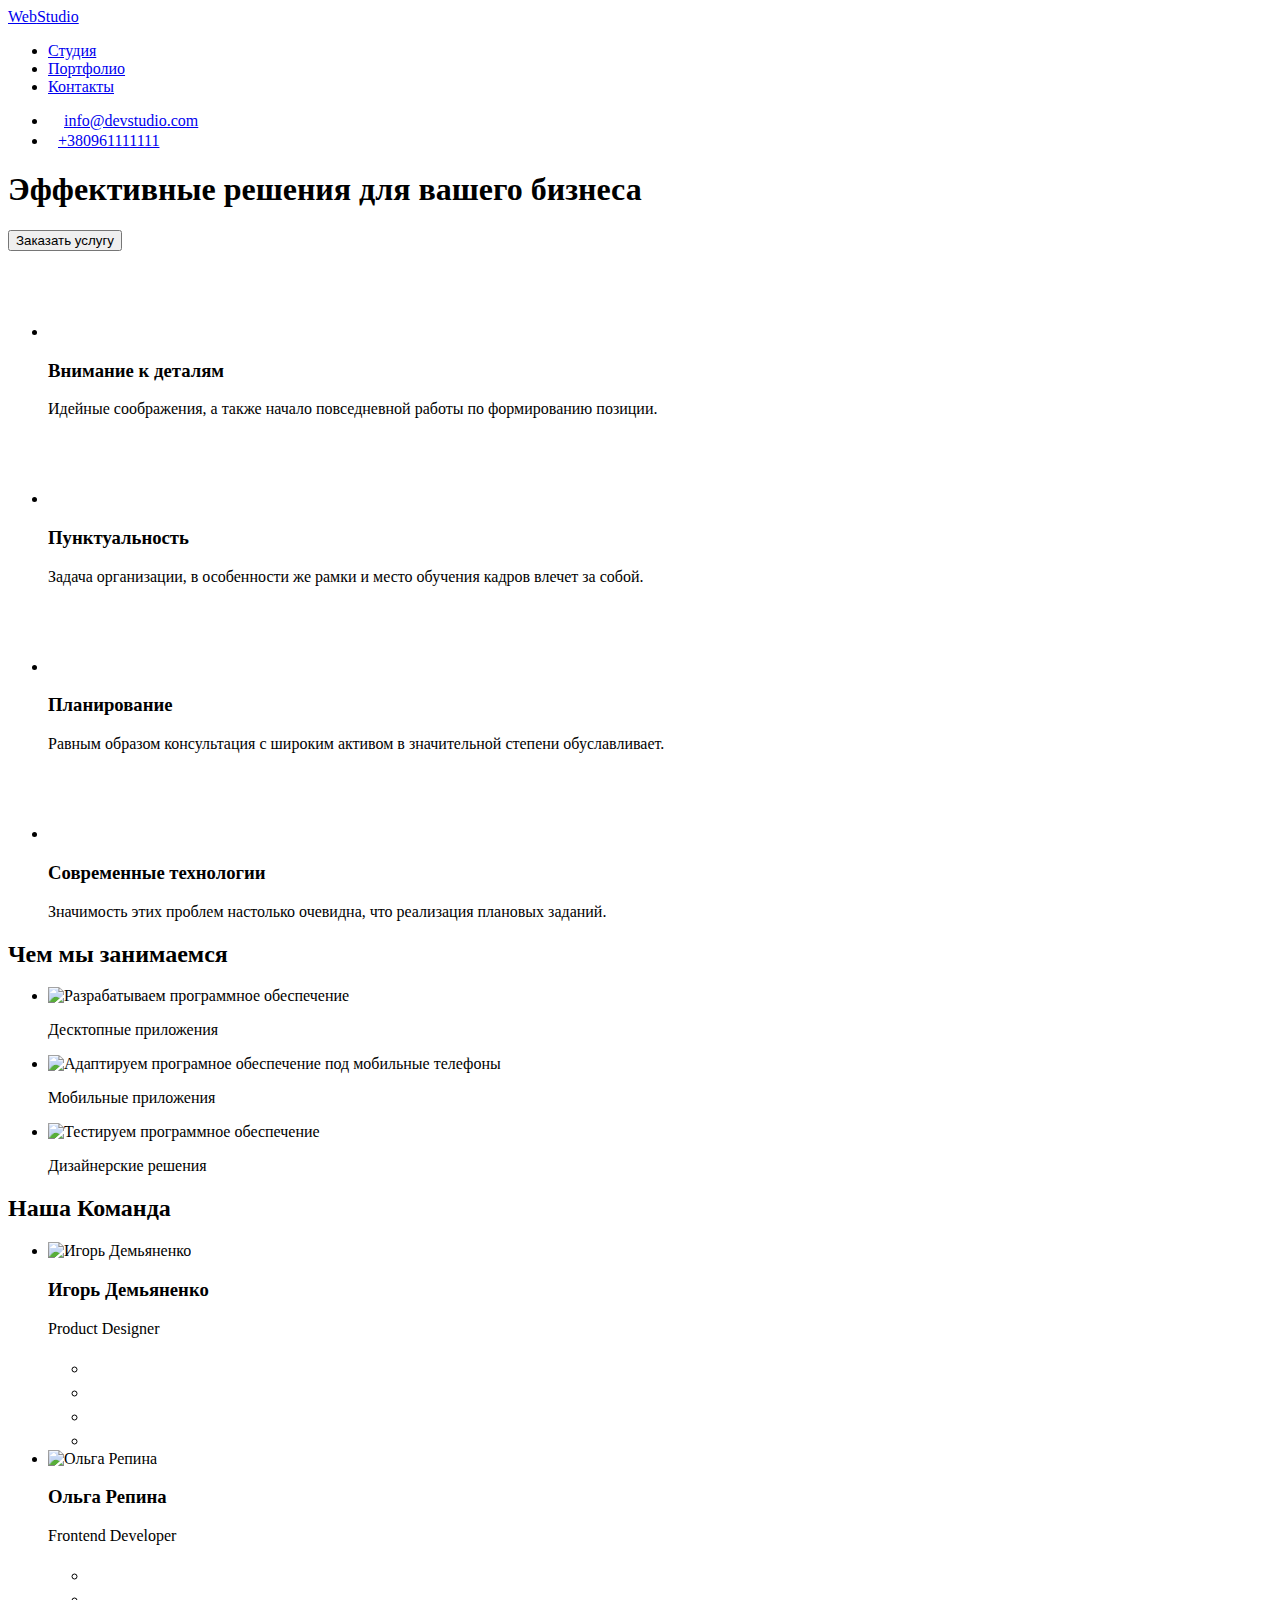
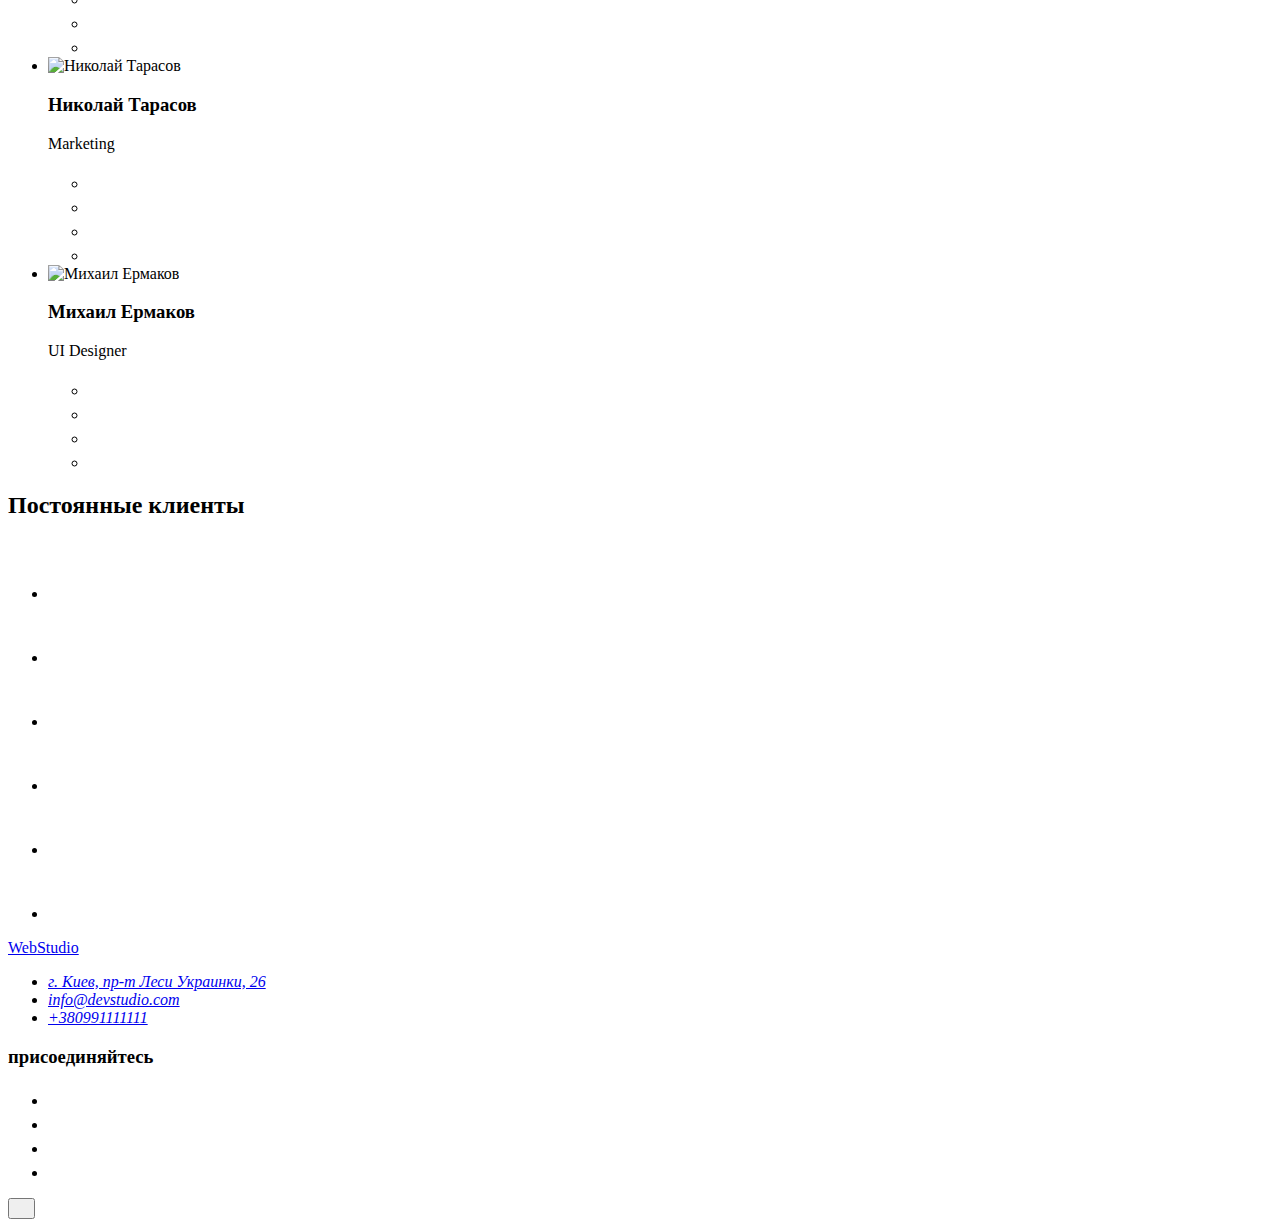
==== index.html @ ccb2d66d "Create index.html" ====
<!DOCTYPE html>
<html lang="ru">

<head>
    <meta charset="UTF-8">
    <meta http-equiv="X-UA-Compatible" content="IE=edge">
    <meta name="viewport" content="width=device-width, initial-scale=1.0">
    <title>Вебстудия полного цикла</title>
    <link rel="preconnect" href="https://fonts.googleapis.com">
    <link rel="preconnect" href="https://fonts.gstatic.com" crossorigin>
    <link rel="preconnect" href="https://fonts.googleapis.com">
    <link rel="preconnect" href="https://fonts.gstatic.com" crossorigin>
    <link
        href="https://fonts.googleapis.com/css2?family=Oleo+Script&family=Raleway:wght@700&family=Roboto:wght@400;500;700;900&display=swap"
        rel="stylesheet">
        <link rel="stylesheet" href="https://cdnjs.cloudflare.com/ajax/libs/modern-normalize/1.1.0/modern-normalize.min.css"
            integrity="sha512-wpPYUAdjBVSE4KJnH1VR1HeZfpl1ub8YT/NKx4PuQ5NmX2tKuGu6U/JRp5y+Y8XG2tV+wKQpNHVUX03MfMFn9Q=="
            crossorigin="anonymous" referrerpolicy="no-referrer" />
            <link rel="stylesheet" href="https://cdnjs.cloudflare.com/ajax/libs/animate.css/4.1.1/animate.min.css" />
    <link rel="stylesheet" href="./css/styles.css">
</head>
<body>
    <!-- ---------------------------------Хэдер----------------------------------------------- -->
    <header class="header">
        <div class="header-container container"> 
                <nav class="header-nav nav-container">
                    <a href="./index.html" lang="en" class="logo logo-header">Web<span>Studio</span></a>
            <ul class="nav-menu list">
                <li class="nav-item"><a class="nav-link link current" href="./index.html">Студия</a></li>
                
                <li class="nav-item"><a class="nav-link link" href="./portfolio.html">Портфолио</a>
                 </li>
                <li class="nav-item"><a class="nav-link link" href="#">Контакты</a></li>
            </ul>
               </nav> 
  <!-- --------------------------------------Контакты-Хэдэр-------------------------------------------              -->
        <ul class="contact-menu header contact-container">

            <li  class="contact-item list"><a class="header-mail link" href="mailto:info@devstudio.com"><svg class="header-icon" width="16" height="12">
                <use href="./Images/sprite-4.svg#icon-mail"></use>
            </svg>info@devstudio.com</a>
            </li>

            <li class="contact-item list"><a class="header-tel link" href="tel:+380961111111"><svg class="header-icon" width="10" height="16">
                <use href="./Images/sprite-4.svg#icon-smartphone"></use>
            </svg>+380961111111</a></li>
        </ul>
        </div>
    </header>

    <!-- --------------------------------------Герой-------------------------------------------------- -->
<main>    

        <section class="hero-section">  
            <div class="hero-container container">
                <h1 class="hero-title">Эффективные решения для вашего бизнеса</h1>
                <button class="hero-btn" data-modal-open type="button">Заказать услугу</button>
            </div>
        </section>
        <!-- --------------------------------------Преимущества--------------------------------------- -->
        <section class="after-hero">
            <div class="after-hero-container container">
            <h2 style="display: none;">Lorem, ipsum dolor sit amet consectetur adipisicing elit. Libero quae ullam
                ratione aperiam
                aliquid distinctio tenetur consequuntur consectetur, beatae illo nam, dolore iure inventore mollitia
                culpa quia iste
                at atque.</h2>
            <ul class="hero-list list">
                <li class="hero-item ">
                    <div class="hero-icon-border">
                    <a href="" class="after-hero-link">
                        <svg class="after-hero-icon list" width="70" height="70">
                            <use href="./Images/sprite-2.svg#icon-antenna"></use>
                        </svg>
                    </a>
                    </div>
                    <h3 class="pre-title">Внимание к деталям</h3>
                    <p class="after-title">Идейные соображения, а также начало повседневной работы по формированию
                        позиции.</p>
                </li>
                <li class="hero-item">
                    <div class="hero-icon-border">
                        <a href="" class="after-hero-link">
                            <svg class="after-hero-icon list" width="70" height="70">
                                <use href="./Images/sprite-2.svg#icon-clock"></use>
                            </svg>
                        </a>
                    </div>
                    <h3 class="pre-title">Пунктуальность</h3>
                    <p class="after-title">Задача организации, в особенности же рамки и место обучения кадров влечет за
                        собой.</p>
                </li>
                <li class="hero-item">
                    <div class="hero-icon-border">
                        <a href="" class="after-hero-link">
                            <svg class="after-hero-icon list" width="70" height="70">
                                <use href="./Images/sprite-2.svg#icon-diagram"></use>
                            </svg>
                        </a>
                    </div>
                    <h3 class="pre-title">Планирование</h3>
                    <p class="after-title">Равным образом консультация с широким активом в значительной степени
                        обуславливает.</p>
                </li>
                <li class="hero-item">
                    <div class="hero-icon-border">
                        <a href="" class="after-hero-link">
                            <svg class="after-hero-icon list" width="70" height="70">
                                <use href="./Images/sprite-2.svg#icon-astronaut"></use>
                            </svg>
                        </a>
                    </div>
                    <h3 class="pre-title">Современные технологии</h3>
                    <p class="after-title">Значимость этих проблем настолько очевидна, что реализация плановых заданий.
                    </p>
                </li>
            </ul>
            </div>
        </section>
<!-- ------------------------------------------Чем мы занимаемся-------------------------------------- -->
        <section class="visually">
            <div class="visually-container container">
            <h2 class="visually-title">Чем мы занимаемся</h2>
            <ul class="gallery-list list">
                <li class="gallery-item">
                    <img class="gallery-link link" src="./Images/stady1.jpg" alt="Разрабатываем программное обеспечение"
                        width="370" height="294">
                        <p class="visually-text">Десктопные приложения</p>
                </li>
                <li class="gallery-item">
                    <img class="gallery-link link" src="./Images/stady2.jpg"
                        alt="Адаптируем програмное обеспечение под мобильные телефоны" width="370" height="294">
                        <p class="visually-text">Мобильные приложения</p>
                </li>
                <li class="gallery-item">
                    <img class="gallery-link link" src="./Images/stady3.jpg" alt="Тестируем программное обеспечение"
                        width="370" height="294">
                        <p class="visually-text">Дизайнерские решения</p>
                </li>
            </ul>
            </div>
        </section>
        <!-- ---------------------------------------Наша команда--------------------------------- -->
        <section class="command">
            <div class="title-command container">
            <h2 class="visually-title">Наша Команда</h2>
            <ul class="command-list list">
                <li class="command-item command-gallery">
                    <img class="command-link link" src="./Images/ihor.jpg" alt="Игорь Демьяненко" width="810"
                        height="780">
                    <h3 class="command-name">Игорь Демьяненко</h3>
                    <p class="command-profession" lang="en">Product Designer</p>
                    <ul class="command-icon social-list">
<li class="social-item list">
    <a href="" class="social-link">
        <svg class="social-icon list" width="20" height="20">
            <use href="./Images/sprite.svg#icon-instagram"></use>
        </svg>
    </a>
</li>
<li class="social-item list">
    <a href="" class="social-link">
        <svg class="social-icon list" width="20" height="20">
            <use href="./Images/sprite.svg#icon-twitter"></use>
        </svg>
    </a>
</li>
<li class="social-item list">
    <a href="" class="social-link">
        <svg class="social-icon list" width="20" height="20">
            <use href="./Images/sprite.svg#icon-facebook"></use>
        </svg>
    </a>
</li>
<li class="social-item list">
    <a href="" class="social-link">
        <svg class="social-icon list" width="20" height="20">
            <use href="./Images/sprite.svg#icon-linkedin"></use>
        </svg>
    </a>
</li>
                    </ul>
                </li>
                <li class="command-item command-gallery">
                    <img class="command-link link" src="./Images/olga.jpg" alt="Ольга Репина" width="810" height="780">
                    <h3 class="command-name">Ольга Репина</h3>
                    <p class="command-profession" lang="en">Frontend Developer</p>
                    <ul class="command-icon social-list">
                        <li class="social-item list">
                            <a href="" class="social-link">
                                <svg class="social-icon list" width="20" height="20">
                                    <use href="./Images/sprite.svg#icon-instagram"></use>
                                </svg>
                            </a>
                        </li>
                        <li class="social-item list">
                            <a href="" class="social-link">
                                <svg class="social-icon list" width="20" height="20">
                                    <use href="./Images/sprite.svg#icon-twitter"></use>
                                </svg>
                            </a>
                        </li>
                        <li class="social-item list">
                            <a href="" class="social-link">
                                <svg class="social-icon list" width="20" height="20">
                                    <use href="./Images/sprite.svg#icon-facebook"></use>
                                </svg>
                            </a>
                        </li>
                        <li class="social-item list">
                            <a href="" class="social-link">
                                <svg class="social-icon list" width="20" height="20">
                                    <use href="./Images/sprite.svg#icon-linkedin"></use>
                                </svg>
                            </a>
                        </li>
                                            </ul>
                </li>
                <li class="command-item command-gallery">
                    <img class="command-link link" src="./Images/nikolay.jpg" alt="Николай Тарасов" width="810"
                        height="780">
                    <h3 class="command-name">Николай Тарасов</h3>
                    <p class="command-profession" lang="en">Marketing</p>
                    <ul class="command-icon social-list">
                        <li class="social-item list">
                            <a href="" class="social-link">
                                <svg class="social-icon list" width="20" height="20">
                                    <use href="./Images/sprite.svg#icon-instagram"></use>
                                </svg>
                            </a>
                        </li>
                        <li class="social-item list">
                            <a href="" class="social-link">
                                <svg class="social-icon list" width="20" height="20">
                                    <use href="./Images/sprite.svg#icon-twitter"></use>
                                </svg>
                            </a>
                        </li>
                        <li class="social-item list">
                            <a href="" class="social-link">
                                <svg class="social-icon list" width="20" height="20">
                                    <use href="./Images/sprite.svg#icon-facebook"></use>
                                </svg>
                            </a>
                        </li>
                        <li class="social-item list">
                            <a href="" class="social-link">
                                <svg class="social-icon list" width="20" height="20">
                                    <use href="./Images/sprite.svg#icon-linkedin"></use>
                                </svg>
                            </a>
                        </li>
                                            </ul>
                </li>
                <li class="command-item command-gallery">
                    <img class="command-link link" src="./Images/mihail.jpg" alt="Михаил Ермаков" width="810"
                        height="780">
                    <h3 class="command-name">Михаил Ермаков</h3>
                    <p class="command-profession" lang="en">UI Designer</p>
                    <ul class="command-icon social-list">
                        <li class="social-item list">
                            <a href="" class="social-link">
                                <svg class="social-icon list" width="20" height="20">
                                    <use href="./Images/sprite.svg#icon-instagram"></use>
                                </svg>
                            </a>
                        </li>
                        <li class="social-item list">
                            <a href="" class="social-link">
                                <svg class="social-icon list" width="20" height="20">
                                    <use href="./Images/sprite.svg#icon-twitter"></use>
                                </svg>
                            </a>
                        </li>
                        <li class="social-item list">
                            <a href="" class="social-link">
                                <svg class="social-icon list" width="20" height="20">
                                    <use href="./Images/sprite.svg#icon-facebook"></use>
                                </svg>
                            </a>
                        </li>
                        <li class="social-item list">
                            <a href="" class="social-link">
                                <svg class="social-icon list" width="20" height="20">
                                    <use href="./Images/sprite.svg#icon-linkedin"></use>
                                </svg>
                            </a>
                        </li>
                    </ul>
                </li>
            </ul>
            </div>
            
        </section>        
            <!-- -----------------------------Наши клиенты-------------------------------------- -->
            <section class="clients container">
                <h2 class="client-title">Постоянные клиенты</h2>
                <ul class="client-list">
                    <li class="client-item list">
                        <a href="" class="client-link">
                            <svg class="client-icon list" width="106" height="60">
                                <use href="./Images/sprite-3.svg#icon-client-1"></use>
                            </svg>
                        </a>
                    </li>
                    <li class="client-item list">
                        <a href="" class="client-link">
                            <svg class="client-icon list" width="106" height="60">
                                <use href="./Images/sprite-3.svg#icon-client-2"></use>
                            </svg>
                        </a>
                    </li>
                    <li class="client-item list">
                        <a href="" class="client-link">
                            <svg class="client-icon list" width="106" height="60">
                                <use href="./Images/sprite-3.svg#icon-client-3"></use>
                            </svg>
                        </a>
                    </li>
                    <li class="client-item list">
                        <a href="" class="client-link">
                            <svg class="client-icon list" width="106" height="60">
                                <use href="./Images/sprite-3.svg#icon-client-4"></use>
                            </svg>
                        </a>
                    </li>
                    <li class="client-item list">
                        <a href="" class="client-link">
                            <svg class="client-icon list" width="106" height="60">
                                <use href="./Images/sprite-3.svg#icon-client-5"></use>
                            </svg>
                        </a>
                    </li>
                    <li class="client-item list">
                        <a href="" class="client-link">
                            <svg class="client-icon list" width="106" height="60">
                                <use href="./Images/sprite-3.svg#icon-client-6"></use>
                            </svg>
                        </a>
                    </li>
                </ul>
                    </section>
        <!-- ----------------------------------Футер---------------------------------------- -->
        <footer class="footer">
            <div class="footer-container container">
                <div class="footer-information">
            <a href="./index.html" lang="en" class="logo logo-footer">Web<span>Studio</span></a>
            <address class="footer-adress">
                <ul class="contact-menu-footer">
                    <li class="footer-map list"><a class="footer-map link" href="https://goo.gl/maps/NYAGvsDjCZXEPNPM7"
                            target="_blank" rel="noopener noreferrer">г. Киев,
                            пр-т Леси Украинки, 26</a></li>
                    <li class="footer-mail list"><a class="footer-mail link"
                            href="mailto:info@devstudio.com">info@devstudio.com</a>
                    </li>
                    <li class="footer-tel list"><a class="footer-tel link" href="tel:+380991111111">+380991111111</a>
                    </li>
                </ul>
            </address>
            </div>
            <div class="footer-social">
            <h3 class="footer-social-text">присоединяйтесь</h3>
            <ul class="footer-icon social-list">
                <li class="social-item list">
                    <a href="" class="social-link-black">
                        <svg class="social-icon-black list" width="20" height="20">
                            <use href="./Images/sprite.svg#icon-instagram"></use>
                        </svg>
                    </a>
                </li>
                <li class="social-item list">
                    <a href="" class="social-link-black">
                        <svg class="social-icon-black list" width="20" height="20">
                            <use href="./Images/sprite.svg#icon-twitter"></use>
                        </svg>
                    </a>
                </li>
                <li class="social-item list">
                    <a href="" class="social-link-black">
                        <svg class="social-icon-black list" width="20" height="20">
                            <use href="./Images/sprite.svg#icon-facebook"></use>
                        </svg>
                    </a>
                </li>
                <li class="social-item list">
                    <a href="" class="social-link-black">
                        <svg class="social-icon-black list" width="20" height="20">
                            <use href="./Images/sprite.svg#icon-linkedin"></use>
                        </svg>
                    </a>
                </li>
            </ul>
            </div>
            </div>
           
        </footer> 
        <div class="backdrop is-hidden" data-modal>
<div class="modal">
    <button type="button" class="modal-btn" data-modal-close>
        <svg class="modal-close-icon" width="11" height="11">
        <use href="./Images/sprite-2.svg#icon-close"></use>
    </svg>
</button>
</div>
        </div>       
    </main>
</body>
<script src="./js/modal.js"></script>
</html>
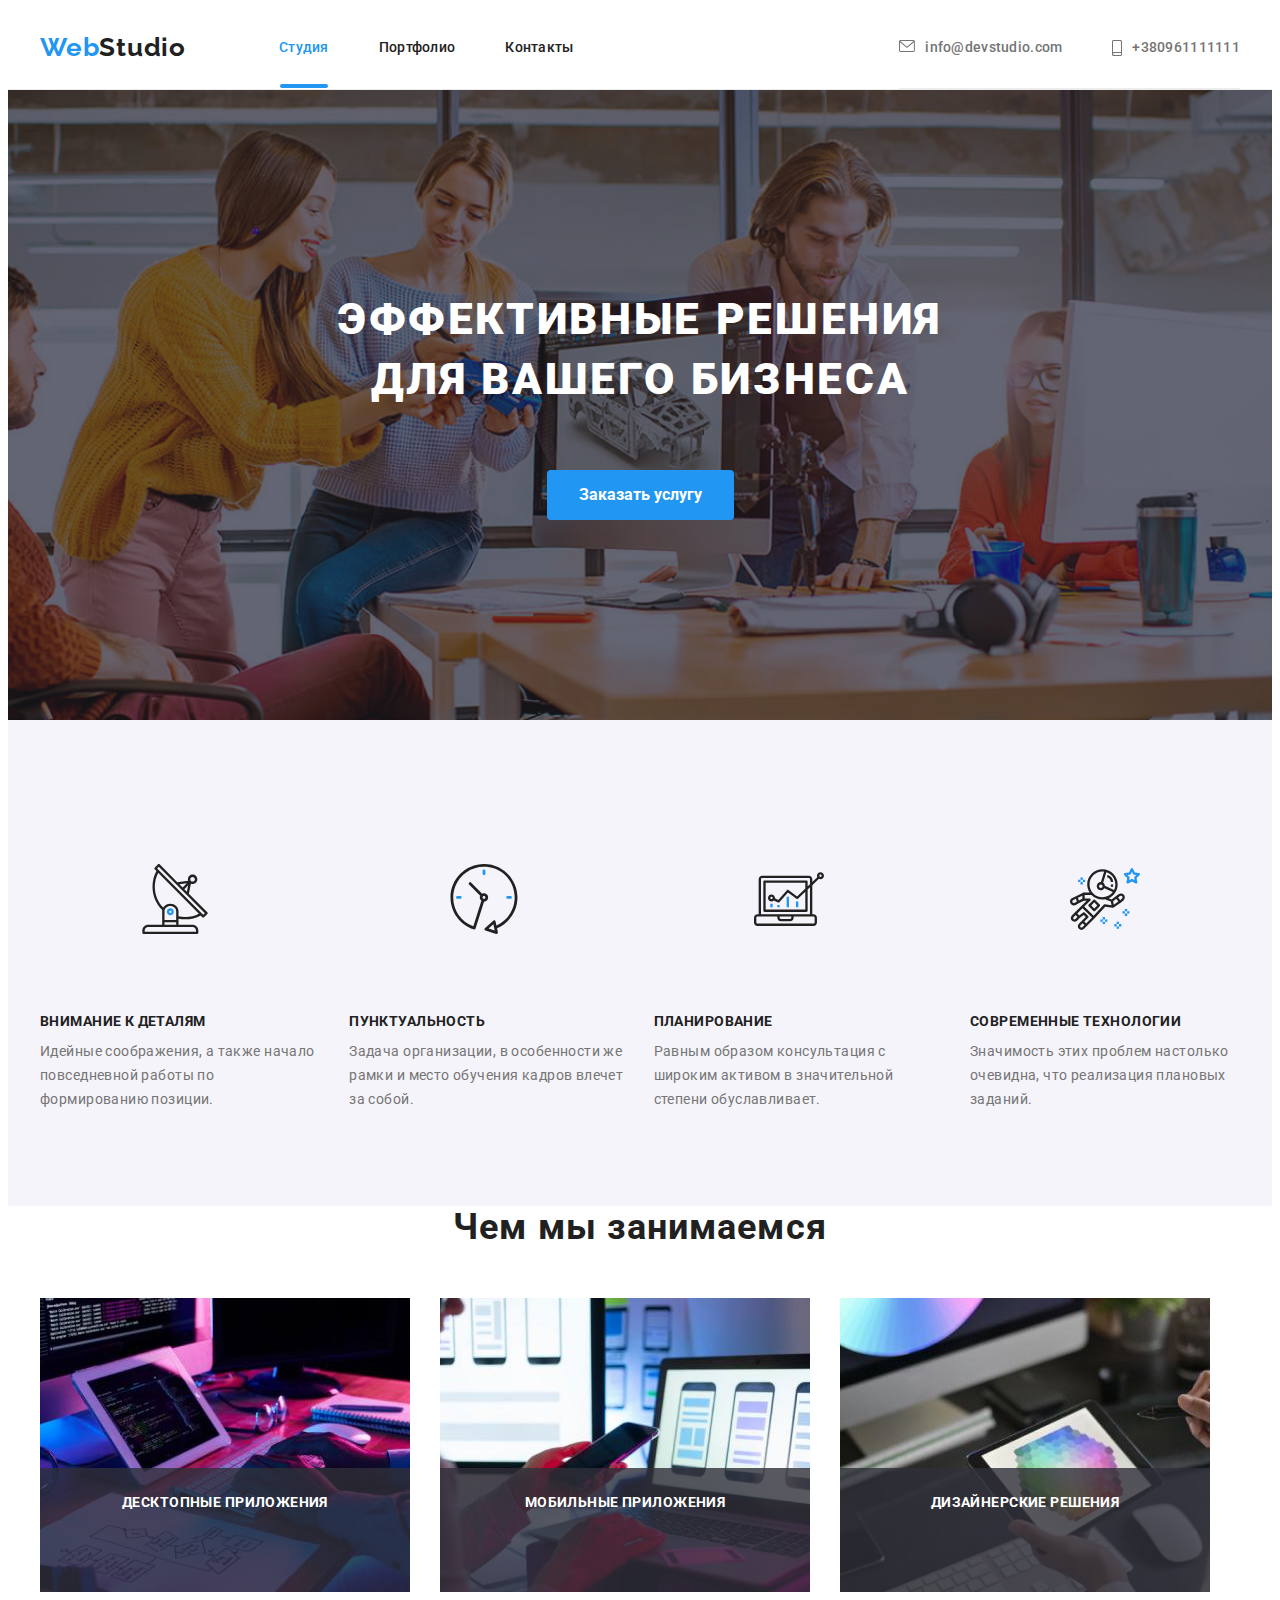
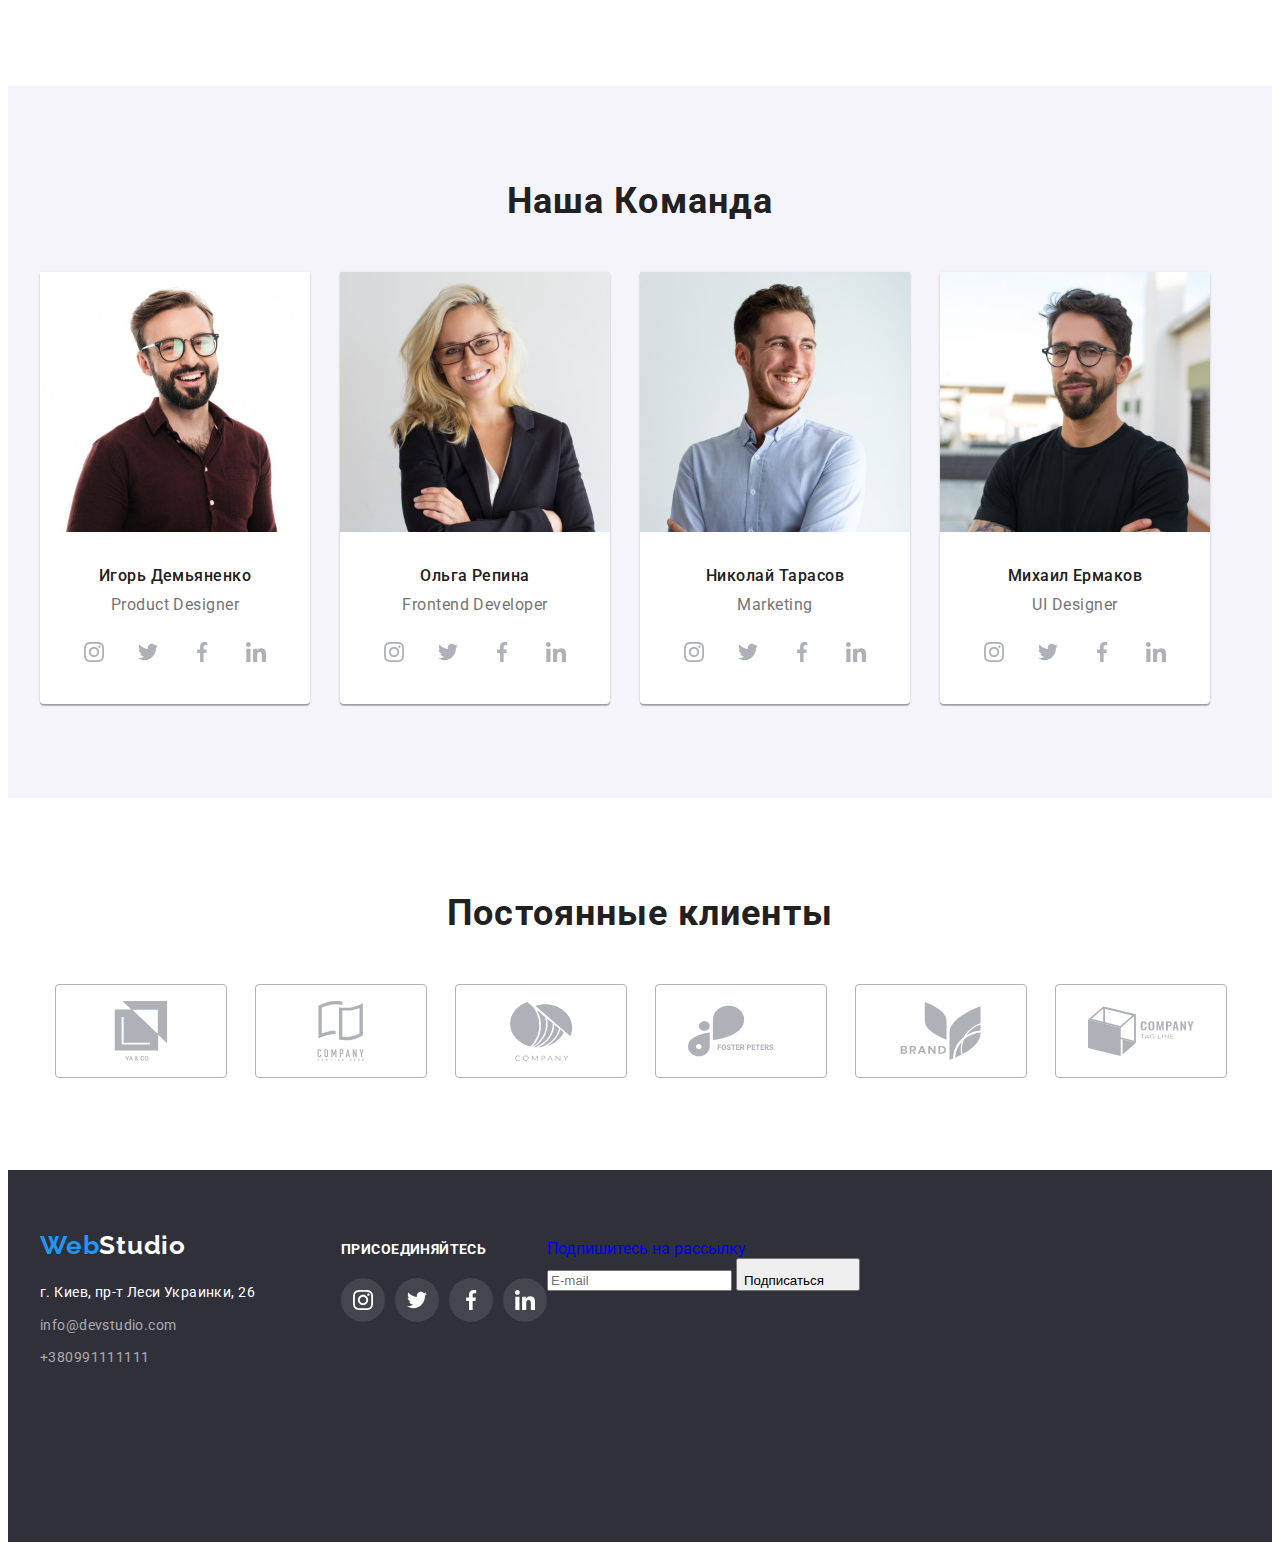
==== commit ea0b3c28: "Update index.html" ====
--- a/index.html
+++ b/index.html
@@ -1,409 +1,554 @@
 <!DOCTYPE html>
 <html lang="ru">
-
-<head>
-    <meta charset="UTF-8">
-    <meta http-equiv="X-UA-Compatible" content="IE=edge">
-    <meta name="viewport" content="width=device-width, initial-scale=1.0">
+  <head>
+    <meta charset="UTF-8" />
+    <meta http-equiv="X-UA-Compatible" content="IE=edge" />
+    <meta name="viewport" content="width=device-width, initial-scale=1.0" />
     <title>Вебстудия полного цикла</title>
-    <link rel="preconnect" href="https://fonts.googleapis.com">
-    <link rel="preconnect" href="https://fonts.gstatic.com" crossorigin>
-    <link rel="preconnect" href="https://fonts.googleapis.com">
-    <link rel="preconnect" href="https://fonts.gstatic.com" crossorigin>
+    <link rel="preconnect" href="https://fonts.googleapis.com" />
+    <link rel="preconnect" href="https://fonts.gstatic.com" crossorigin />
+    <link rel="preconnect" href="https://fonts.googleapis.com" />
+    <link rel="preconnect" href="https://fonts.gstatic.com" crossorigin />
     <link
-        href="https://fonts.googleapis.com/css2?family=Oleo+Script&family=Raleway:wght@700&family=Roboto:wght@400;500;700;900&display=swap"
-        rel="stylesheet">
-        <link rel="stylesheet" href="https://cdnjs.cloudflare.com/ajax/libs/modern-normalize/1.1.0/modern-normalize.min.css"
-            integrity="sha512-wpPYUAdjBVSE4KJnH1VR1HeZfpl1ub8YT/NKx4PuQ5NmX2tKuGu6U/JRp5y+Y8XG2tV+wKQpNHVUX03MfMFn9Q=="
-            crossorigin="anonymous" referrerpolicy="no-referrer" />
-            <link rel="stylesheet" href="https://cdnjs.cloudflare.com/ajax/libs/animate.css/4.1.1/animate.min.css" />
-    <link rel="stylesheet" href="./css/styles.css">
-</head>
-<body>
+      href="https://fonts.googleapis.com/css2?family=Oleo+Script&family=Raleway:wght@700&family=Roboto:wght@400;500;700;900&display=swap"
+      rel="stylesheet"
+    />
+    <link
+      rel="stylesheet"
+      href="https://cdnjs.cloudflare.com/ajax/libs/modern-normalize/1.1.0/modern-normalize.min.css"
+      integrity="sha512-wpPYUAdjBVSE4KJnH1VR1HeZfpl1ub8YT/NKx4PuQ5NmX2tKuGu6U/JRp5y+Y8XG2tV+wKQpNHVUX03MfMFn9Q=="
+      crossorigin="anonymous"
+      referrerpolicy="no-referrer"
+    />
+    <link
+      rel="stylesheet"
+      href="https://cdnjs.cloudflare.com/ajax/libs/animate.css/4.1.1/animate.min.css"
+    />
+    <link rel="stylesheet" href="./css/styles.css" />
+  </head>
+
+  <body>
     <!-- ---------------------------------Хэдер----------------------------------------------- -->
     <header class="header">
-        <div class="header-container container"> 
-                <nav class="header-nav nav-container">
-                    <a href="./index.html" lang="en" class="logo logo-header">Web<span>Studio</span></a>
-            <ul class="nav-menu list">
-                <li class="nav-item"><a class="nav-link link current" href="./index.html">Студия</a></li>
-                
-                <li class="nav-item"><a class="nav-link link" href="./portfolio.html">Портфолио</a>
-                 </li>
-                <li class="nav-item"><a class="nav-link link" href="#">Контакты</a></li>
-            </ul>
-               </nav> 
-  <!-- --------------------------------------Контакты-Хэдэр-------------------------------------------              -->
+      <div class="header-container container">
+        <nav class="header-nav nav-container">
+          <a href="./index.html" lang="en" class="logo logo-header">Web<span>Studio</span></a>
+          <ul class="nav-menu list">
+            <li class="nav-item">
+              <a class="nav-link link current" href="./index.html">Студия</a>
+            </li>
+
+            <li class="nav-item"><a class="nav-link link" href="./portfolio.html">Портфолио</a></li>
+            <li class="nav-item"><a class="nav-link link" href="#">Контакты</a></li>
+          </ul>
+        </nav>
+        <!-- --------------------------------------Контакты-Хэдэр-------------------------------------------              -->
         <ul class="contact-menu header contact-container">
-
-            <li  class="contact-item list"><a class="header-mail link" href="mailto:info@devstudio.com"><svg class="header-icon" width="16" height="12">
-                <use href="./Images/sprite-4.svg#icon-mail"></use>
-            </svg>info@devstudio.com</a>
-            </li>
-
-            <li class="contact-item list"><a class="header-tel link" href="tel:+380961111111"><svg class="header-icon" width="10" height="16">
-                <use href="./Images/sprite-4.svg#icon-smartphone"></use>
-            </svg>+380961111111</a></li>
+          <li class="contact-item list">
+            <a class="header-mail link" href="mailto:info@devstudio.com"
+              ><svg class="header-icon" width="16" height="12">
+                <use href="./Images/sprite-4.svg#icon-mail"></use></svg
+              >info@devstudio.com</a
+            >
+          </li>
+
+          <li class="contact-item list">
+            <a class="header-tel link" href="tel:+380961111111"
+              ><svg class="header-icon" width="10" height="16">
+                <use href="./Images/sprite-4.svg#icon-smartphone"></use></svg
+              >+380961111111</a
+            >
+          </li>
         </ul>
+      </div>
+    </header>
+
+    <!-- --------------------------------------Герой-------------------------------------------------- -->
+    <main>
+      <section class="hero-section">
+        <div class="hero-container container">
+          <h1 class="hero-title">Эффективные решения для вашего бизнеса</h1>
+          <button class="hero-btn" data-modal-open type="button">Заказать услугу</button>
         </div>
-    </header>
-
-    <!-- --------------------------------------Герой-------------------------------------------------- -->
-<main>    
-
-        <section class="hero-section">  
-            <div class="hero-container container">
-                <h1 class="hero-title">Эффективные решения для вашего бизнеса</h1>
-                <button class="hero-btn" data-modal-open type="button">Заказать услугу</button>
-            </div>
-        </section>
-        <!-- --------------------------------------Преимущества--------------------------------------- -->
-        <section class="after-hero">
-            <div class="after-hero-container container">
-            <h2 style="display: none;">Lorem, ipsum dolor sit amet consectetur adipisicing elit. Libero quae ullam
-                ratione aperiam
-                aliquid distinctio tenetur consequuntur consectetur, beatae illo nam, dolore iure inventore mollitia
-                culpa quia iste
-                at atque.</h2>
-            <ul class="hero-list list">
-                <li class="hero-item ">
-                    <div class="hero-icon-border">
-                    <a href="" class="after-hero-link">
-                        <svg class="after-hero-icon list" width="70" height="70">
-                            <use href="./Images/sprite-2.svg#icon-antenna"></use>
-                        </svg>
-                    </a>
-                    </div>
-                    <h3 class="pre-title">Внимание к деталям</h3>
-                    <p class="after-title">Идейные соображения, а также начало повседневной работы по формированию
-                        позиции.</p>
-                </li>
-                <li class="hero-item">
-                    <div class="hero-icon-border">
-                        <a href="" class="after-hero-link">
-                            <svg class="after-hero-icon list" width="70" height="70">
-                                <use href="./Images/sprite-2.svg#icon-clock"></use>
-                            </svg>
-                        </a>
-                    </div>
-                    <h3 class="pre-title">Пунктуальность</h3>
-                    <p class="after-title">Задача организации, в особенности же рамки и место обучения кадров влечет за
-                        собой.</p>
-                </li>
-                <li class="hero-item">
-                    <div class="hero-icon-border">
-                        <a href="" class="after-hero-link">
-                            <svg class="after-hero-icon list" width="70" height="70">
-                                <use href="./Images/sprite-2.svg#icon-diagram"></use>
-                            </svg>
-                        </a>
-                    </div>
-                    <h3 class="pre-title">Планирование</h3>
-                    <p class="after-title">Равным образом консультация с широким активом в значительной степени
-                        обуславливает.</p>
-                </li>
-                <li class="hero-item">
-                    <div class="hero-icon-border">
-                        <a href="" class="after-hero-link">
-                            <svg class="after-hero-icon list" width="70" height="70">
-                                <use href="./Images/sprite-2.svg#icon-astronaut"></use>
-                            </svg>
-                        </a>
-                    </div>
-                    <h3 class="pre-title">Современные технологии</h3>
-                    <p class="after-title">Значимость этих проблем настолько очевидна, что реализация плановых заданий.
-                    </p>
-                </li>
-            </ul>
-            </div>
-        </section>
-<!-- ------------------------------------------Чем мы занимаемся-------------------------------------- -->
-        <section class="visually">
-            <div class="visually-container container">
-            <h2 class="visually-title">Чем мы занимаемся</h2>
-            <ul class="gallery-list list">
-                <li class="gallery-item">
-                    <img class="gallery-link link" src="./Images/stady1.jpg" alt="Разрабатываем программное обеспечение"
-                        width="370" height="294">
-                        <p class="visually-text">Десктопные приложения</p>
-                </li>
-                <li class="gallery-item">
-                    <img class="gallery-link link" src="./Images/stady2.jpg"
-                        alt="Адаптируем програмное обеспечение под мобильные телефоны" width="370" height="294">
-                        <p class="visually-text">Мобильные приложения</p>
-                </li>
-                <li class="gallery-item">
-                    <img class="gallery-link link" src="./Images/stady3.jpg" alt="Тестируем программное обеспечение"
-                        width="370" height="294">
-                        <p class="visually-text">Дизайнерские решения</p>
-                </li>
-            </ul>
-            </div>
-        </section>
-        <!-- ---------------------------------------Наша команда--------------------------------- -->
-        <section class="command">
-            <div class="title-command container">
-            <h2 class="visually-title">Наша Команда</h2>
-            <ul class="command-list list">
-                <li class="command-item command-gallery">
-                    <img class="command-link link" src="./Images/ihor.jpg" alt="Игорь Демьяненко" width="810"
-                        height="780">
-                    <h3 class="command-name">Игорь Демьяненко</h3>
-                    <p class="command-profession" lang="en">Product Designer</p>
-                    <ul class="command-icon social-list">
-<li class="social-item list">
-    <a href="" class="social-link">
-        <svg class="social-icon list" width="20" height="20">
-            <use href="./Images/sprite.svg#icon-instagram"></use>
-        </svg>
-    </a>
-</li>
-<li class="social-item list">
-    <a href="" class="social-link">
-        <svg class="social-icon list" width="20" height="20">
-            <use href="./Images/sprite.svg#icon-twitter"></use>
-        </svg>
-    </a>
-</li>
-<li class="social-item list">
-    <a href="" class="social-link">
-        <svg class="social-icon list" width="20" height="20">
-            <use href="./Images/sprite.svg#icon-facebook"></use>
-        </svg>
-    </a>
-</li>
-<li class="social-item list">
-    <a href="" class="social-link">
-        <svg class="social-icon list" width="20" height="20">
-            <use href="./Images/sprite.svg#icon-linkedin"></use>
-        </svg>
-    </a>
-</li>
-                    </ul>
-                </li>
-                <li class="command-item command-gallery">
-                    <img class="command-link link" src="./Images/olga.jpg" alt="Ольга Репина" width="810" height="780">
-                    <h3 class="command-name">Ольга Репина</h3>
-                    <p class="command-profession" lang="en">Frontend Developer</p>
-                    <ul class="command-icon social-list">
-                        <li class="social-item list">
-                            <a href="" class="social-link">
-                                <svg class="social-icon list" width="20" height="20">
-                                    <use href="./Images/sprite.svg#icon-instagram"></use>
-                                </svg>
-                            </a>
-                        </li>
-                        <li class="social-item list">
-                            <a href="" class="social-link">
-                                <svg class="social-icon list" width="20" height="20">
-                                    <use href="./Images/sprite.svg#icon-twitter"></use>
-                                </svg>
-                            </a>
-                        </li>
-                        <li class="social-item list">
-                            <a href="" class="social-link">
-                                <svg class="social-icon list" width="20" height="20">
-                                    <use href="./Images/sprite.svg#icon-facebook"></use>
-                                </svg>
-                            </a>
-                        </li>
-                        <li class="social-item list">
-                            <a href="" class="social-link">
-                                <svg class="social-icon list" width="20" height="20">
-                                    <use href="./Images/sprite.svg#icon-linkedin"></use>
-                                </svg>
-                            </a>
-                        </li>
-                                            </ul>
-                </li>
-                <li class="command-item command-gallery">
-                    <img class="command-link link" src="./Images/nikolay.jpg" alt="Николай Тарасов" width="810"
-                        height="780">
-                    <h3 class="command-name">Николай Тарасов</h3>
-                    <p class="command-profession" lang="en">Marketing</p>
-                    <ul class="command-icon social-list">
-                        <li class="social-item list">
-                            <a href="" class="social-link">
-                                <svg class="social-icon list" width="20" height="20">
-                                    <use href="./Images/sprite.svg#icon-instagram"></use>
-                                </svg>
-                            </a>
-                        </li>
-                        <li class="social-item list">
-                            <a href="" class="social-link">
-                                <svg class="social-icon list" width="20" height="20">
-                                    <use href="./Images/sprite.svg#icon-twitter"></use>
-                                </svg>
-                            </a>
-                        </li>
-                        <li class="social-item list">
-                            <a href="" class="social-link">
-                                <svg class="social-icon list" width="20" height="20">
-                                    <use href="./Images/sprite.svg#icon-facebook"></use>
-                                </svg>
-                            </a>
-                        </li>
-                        <li class="social-item list">
-                            <a href="" class="social-link">
-                                <svg class="social-icon list" width="20" height="20">
-                                    <use href="./Images/sprite.svg#icon-linkedin"></use>
-                                </svg>
-                            </a>
-                        </li>
-                                            </ul>
-                </li>
-                <li class="command-item command-gallery">
-                    <img class="command-link link" src="./Images/mihail.jpg" alt="Михаил Ермаков" width="810"
-                        height="780">
-                    <h3 class="command-name">Михаил Ермаков</h3>
-                    <p class="command-profession" lang="en">UI Designer</p>
-                    <ul class="command-icon social-list">
-                        <li class="social-item list">
-                            <a href="" class="social-link">
-                                <svg class="social-icon list" width="20" height="20">
-                                    <use href="./Images/sprite.svg#icon-instagram"></use>
-                                </svg>
-                            </a>
-                        </li>
-                        <li class="social-item list">
-                            <a href="" class="social-link">
-                                <svg class="social-icon list" width="20" height="20">
-                                    <use href="./Images/sprite.svg#icon-twitter"></use>
-                                </svg>
-                            </a>
-                        </li>
-                        <li class="social-item list">
-                            <a href="" class="social-link">
-                                <svg class="social-icon list" width="20" height="20">
-                                    <use href="./Images/sprite.svg#icon-facebook"></use>
-                                </svg>
-                            </a>
-                        </li>
-                        <li class="social-item list">
-                            <a href="" class="social-link">
-                                <svg class="social-icon list" width="20" height="20">
-                                    <use href="./Images/sprite.svg#icon-linkedin"></use>
-                                </svg>
-                            </a>
-                        </li>
-                    </ul>
-                </li>
-            </ul>
-            </div>
-            
-        </section>        
-            <!-- -----------------------------Наши клиенты-------------------------------------- -->
-            <section class="clients container">
-                <h2 class="client-title">Постоянные клиенты</h2>
-                <ul class="client-list">
-                    <li class="client-item list">
-                        <a href="" class="client-link">
-                            <svg class="client-icon list" width="106" height="60">
-                                <use href="./Images/sprite-3.svg#icon-client-1"></use>
-                            </svg>
-                        </a>
-                    </li>
-                    <li class="client-item list">
-                        <a href="" class="client-link">
-                            <svg class="client-icon list" width="106" height="60">
-                                <use href="./Images/sprite-3.svg#icon-client-2"></use>
-                            </svg>
-                        </a>
-                    </li>
-                    <li class="client-item list">
-                        <a href="" class="client-link">
-                            <svg class="client-icon list" width="106" height="60">
-                                <use href="./Images/sprite-3.svg#icon-client-3"></use>
-                            </svg>
-                        </a>
-                    </li>
-                    <li class="client-item list">
-                        <a href="" class="client-link">
-                            <svg class="client-icon list" width="106" height="60">
-                                <use href="./Images/sprite-3.svg#icon-client-4"></use>
-                            </svg>
-                        </a>
-                    </li>
-                    <li class="client-item list">
-                        <a href="" class="client-link">
-                            <svg class="client-icon list" width="106" height="60">
-                                <use href="./Images/sprite-3.svg#icon-client-5"></use>
-                            </svg>
-                        </a>
-                    </li>
-                    <li class="client-item list">
-                        <a href="" class="client-link">
-                            <svg class="client-icon list" width="106" height="60">
-                                <use href="./Images/sprite-3.svg#icon-client-6"></use>
-                            </svg>
-                        </a>
-                    </li>
-                </ul>
-                    </section>
-        <!-- ----------------------------------Футер---------------------------------------- -->
-        <footer class="footer">
-            <div class="footer-container container">
-                <div class="footer-information">
+      </section>
+      <!-- --------------------------------------Преимущества--------------------------------------- -->
+      <section class="after-hero">
+        <div class="after-hero-container container">
+          <h2 style="display: none">
+            Lorem, ipsum dolor sit amet consectetur adipisicing elit. Libero quae ullam ratione
+            aperiam aliquid distinctio tenetur consequuntur consectetur, beatae illo nam, dolore
+            iure inventore mollitia culpa quia iste at atque.
+          </h2>
+          <ul class="hero-list list">
+            <li class="hero-item">
+              <div class="hero-icon-border">
+                <a href="" class="after-hero-link">
+                  <svg class="after-hero-icon list" width="70" height="70">
+                    <use href="./Images/sprite-2.svg#icon-antenna"></use>
+                  </svg>
+                </a>
+              </div>
+              <h3 class="pre-title">Внимание к деталям</h3>
+              <p class="after-title">
+                Идейные соображения, а также начало повседневной работы по формированию позиции.
+              </p>
+            </li>
+            <li class="hero-item">
+              <div class="hero-icon-border">
+                <a href="" class="after-hero-link">
+                  <svg class="after-hero-icon list" width="70" height="70">
+                    <use href="./Images/sprite-2.svg#icon-clock"></use>
+                  </svg>
+                </a>
+              </div>
+              <h3 class="pre-title">Пунктуальность</h3>
+              <p class="after-title">
+                Задача организации, в особенности же рамки и место обучения кадров влечет за собой.
+              </p>
+            </li>
+            <li class="hero-item">
+              <div class="hero-icon-border">
+                <a href="" class="after-hero-link">
+                  <svg class="after-hero-icon list" width="70" height="70">
+                    <use href="./Images/sprite-2.svg#icon-diagram"></use>
+                  </svg>
+                </a>
+              </div>
+              <h3 class="pre-title">Планирование</h3>
+              <p class="after-title">
+                Равным образом консультация с широким активом в значительной степени обуславливает.
+              </p>
+            </li>
+            <li class="hero-item">
+              <div class="hero-icon-border">
+                <a href="" class="after-hero-link">
+                  <svg class="after-hero-icon list" width="70" height="70">
+                    <use href="./Images/sprite-2.svg#icon-astronaut"></use>
+                  </svg>
+                </a>
+              </div>
+              <h3 class="pre-title">Современные технологии</h3>
+              <p class="after-title">
+                Значимость этих проблем настолько очевидна, что реализация плановых заданий.
+              </p>
+            </li>
+          </ul>
+        </div>
+      </section>
+      <!-- ------------------------------------------Чем мы занимаемся-------------------------------------- -->
+      <section class="visually">
+        <div class="visually-container container">
+          <h2 class="visually-title">Чем мы занимаемся</h2>
+          <ul class="gallery-list list">
+            <li class="gallery-item">
+              <img
+                class="gallery-link link"
+                src="./Images/stady1.jpg"
+                alt="Разрабатываем программное обеспечение"
+                width="370"
+                height="294"
+              />
+              <p class="visually-text">Десктопные приложения</p>
+            </li>
+            <li class="gallery-item">
+              <img
+                class="gallery-link link"
+                src="./Images/stady2.jpg"
+                alt="Адаптируем програмное обеспечение под мобильные телефоны"
+                width="370"
+                height="294"
+              />
+              <p class="visually-text">Мобильные приложения</p>
+            </li>
+            <li class="gallery-item">
+              <img
+                class="gallery-link link"
+                src="./Images/stady3.jpg"
+                alt="Тестируем программное обеспечение"
+                width="370"
+                height="294"
+              />
+              <p class="visually-text">Дизайнерские решения</p>
+            </li>
+          </ul>
+        </div>
+      </section>
+      <!-- ---------------------------------------Наша команда--------------------------------- -->
+      <section class="command">
+        <div class="title-command container">
+          <h2 class="visually-title">Наша Команда</h2>
+          <ul class="command-list list">
+            <li class="command-item command-gallery">
+              <img
+                class="command-link link"
+                src="./Images/ihor.jpg"
+                alt="Игорь Демьяненко"
+                width="810"
+                height="780"
+              />
+              <h3 class="command-name">Игорь Демьяненко</h3>
+              <p class="command-profession" lang="en">Product Designer</p>
+              <ul class="command-icon social-list">
+                <li class="social-item list">
+                  <a href="" class="social-link">
+                    <svg class="social-icon list" width="20" height="20">
+                      <use href="./Images/sprite.svg#icon-instagram"></use>
+                    </svg>
+                  </a>
+                </li>
+                <li class="social-item list">
+                  <a href="" class="social-link">
+                    <svg class="social-icon list" width="20" height="20">
+                      <use href="./Images/sprite.svg#icon-twitter"></use>
+                    </svg>
+                  </a>
+                </li>
+                <li class="social-item list">
+                  <a href="" class="social-link">
+                    <svg class="social-icon list" width="20" height="20">
+                      <use href="./Images/sprite.svg#icon-facebook"></use>
+                    </svg>
+                  </a>
+                </li>
+                <li class="social-item list">
+                  <a href="" class="social-link">
+                    <svg class="social-icon list" width="20" height="20">
+                      <use href="./Images/sprite.svg#icon-linkedin"></use>
+                    </svg>
+                  </a>
+                </li>
+              </ul>
+            </li>
+            <li class="command-item command-gallery">
+              <img
+                class="command-link link"
+                src="./Images/olga.jpg"
+                alt="Ольга Репина"
+                width="810"
+                height="780"
+              />
+              <h3 class="command-name">Ольга Репина</h3>
+              <p class="command-profession" lang="en">Frontend Developer</p>
+              <ul class="command-icon social-list">
+                <li class="social-item list">
+                  <a href="" class="social-link">
+                    <svg class="social-icon list" width="20" height="20">
+                      <use href="./Images/sprite.svg#icon-instagram"></use>
+                    </svg>
+                  </a>
+                </li>
+                <li class="social-item list">
+                  <a href="" class="social-link">
+                    <svg class="social-icon list" width="20" height="20">
+                      <use href="./Images/sprite.svg#icon-twitter"></use>
+                    </svg>
+                  </a>
+                </li>
+                <li class="social-item list">
+                  <a href="" class="social-link">
+                    <svg class="social-icon list" width="20" height="20">
+                      <use href="./Images/sprite.svg#icon-facebook"></use>
+                    </svg>
+                  </a>
+                </li>
+                <li class="social-item list">
+                  <a href="" class="social-link">
+                    <svg class="social-icon list" width="20" height="20">
+                      <use href="./Images/sprite.svg#icon-linkedin"></use>
+                    </svg>
+                  </a>
+                </li>
+              </ul>
+            </li>
+            <li class="command-item command-gallery">
+              <img
+                class="command-link link"
+                src="./Images/nikolay.jpg"
+                alt="Николай Тарасов"
+                width="810"
+                height="780"
+              />
+              <h3 class="command-name">Николай Тарасов</h3>
+              <p class="command-profession" lang="en">Marketing</p>
+              <ul class="command-icon social-list">
+                <li class="social-item list">
+                  <a href="" class="social-link">
+                    <svg class="social-icon list" width="20" height="20">
+                      <use href="./Images/sprite.svg#icon-instagram"></use>
+                    </svg>
+                  </a>
+                </li>
+                <li class="social-item list">
+                  <a href="" class="social-link">
+                    <svg class="social-icon list" width="20" height="20">
+                      <use href="./Images/sprite.svg#icon-twitter"></use>
+                    </svg>
+                  </a>
+                </li>
+                <li class="social-item list">
+                  <a href="" class="social-link">
+                    <svg class="social-icon list" width="20" height="20">
+                      <use href="./Images/sprite.svg#icon-facebook"></use>
+                    </svg>
+                  </a>
+                </li>
+                <li class="social-item list">
+                  <a href="" class="social-link">
+                    <svg class="social-icon list" width="20" height="20">
+                      <use href="./Images/sprite.svg#icon-linkedin"></use>
+                    </svg>
+                  </a>
+                </li>
+              </ul>
+            </li>
+            <li class="command-item command-gallery">
+              <img
+                class="command-link link"
+                src="./Images/mihail.jpg"
+                alt="Михаил Ермаков"
+                width="810"
+                height="780"
+              />
+              <h3 class="command-name">Михаил Ермаков</h3>
+              <p class="command-profession" lang="en">UI Designer</p>
+              <ul class="command-icon social-list">
+                <li class="social-item list">
+                  <a href="" class="social-link">
+                    <svg class="social-icon list" width="20" height="20">
+                      <use href="./Images/sprite.svg#icon-instagram"></use>
+                    </svg>
+                  </a>
+                </li>
+                <li class="social-item list">
+                  <a href="" class="social-link">
+                    <svg class="social-icon list" width="20" height="20">
+                      <use href="./Images/sprite.svg#icon-twitter"></use>
+                    </svg>
+                  </a>
+                </li>
+                <li class="social-item list">
+                  <a href="" class="social-link">
+                    <svg class="social-icon list" width="20" height="20">
+                      <use href="./Images/sprite.svg#icon-facebook"></use>
+                    </svg>
+                  </a>
+                </li>
+                <li class="social-item list">
+                  <a href="" class="social-link">
+                    <svg class="social-icon list" width="20" height="20">
+                      <use href="./Images/sprite.svg#icon-linkedin"></use>
+                    </svg>
+                  </a>
+                </li>
+              </ul>
+            </li>
+          </ul>
+        </div>
+      </section>
+      <!-- -----------------------------Наши клиенты-------------------------------------- -->
+      <section class="clients container">
+        <h2 class="client-title">Постоянные клиенты</h2>
+        <ul class="client-list">
+          <li class="client-item list">
+            <a href="" class="client-link">
+              <svg class="client-icon list" width="106" height="60">
+                <use href="./Images/sprite-3.svg#icon-client-1"></use>
+              </svg>
+            </a>
+          </li>
+          <li class="client-item list">
+            <a href="" class="client-link">
+              <svg class="client-icon list" width="106" height="60">
+                <use href="./Images/sprite-3.svg#icon-client-2"></use>
+              </svg>
+            </a>
+          </li>
+          <li class="client-item list">
+            <a href="" class="client-link">
+              <svg class="client-icon list" width="106" height="60">
+                <use href="./Images/sprite-3.svg#icon-client-3"></use>
+              </svg>
+            </a>
+          </li>
+          <li class="client-item list">
+            <a href="" class="client-link">
+              <svg class="client-icon list" width="106" height="60">
+                <use href="./Images/sprite-3.svg#icon-client-4"></use>
+              </svg>
+            </a>
+          </li>
+          <li class="client-item list">
+            <a href="" class="client-link">
+              <svg class="client-icon list" width="106" height="60">
+                <use href="./Images/sprite-3.svg#icon-client-5"></use>
+              </svg>
+            </a>
+          </li>
+          <li class="client-item list">
+            <a href="" class="client-link">
+              <svg class="client-icon list" width="106" height="60">
+                <use href="./Images/sprite-3.svg#icon-client-6"></use>
+              </svg>
+            </a>
+          </li>
+        </ul>
+      </section>
+      <!-- ----------------------------------Футер---------------------------------------- -->
+      <footer class="footer">
+        <div class="footer-container container">
+          <div class="footer-information">
             <a href="./index.html" lang="en" class="logo logo-footer">Web<span>Studio</span></a>
             <address class="footer-adress">
-                <ul class="contact-menu-footer">
-                    <li class="footer-map list"><a class="footer-map link" href="https://goo.gl/maps/NYAGvsDjCZXEPNPM7"
-                            target="_blank" rel="noopener noreferrer">г. Киев,
-                            пр-т Леси Украинки, 26</a></li>
-                    <li class="footer-mail list"><a class="footer-mail link"
-                            href="mailto:info@devstudio.com">info@devstudio.com</a>
-                    </li>
-                    <li class="footer-tel list"><a class="footer-tel link" href="tel:+380991111111">+380991111111</a>
-                    </li>
-                </ul>
+              <ul class="contact-menu-footer">
+                <li class="footer-map list">
+                  <a
+                    class="footer-map link"
+                    href="https://goo.gl/maps/NYAGvsDjCZXEPNPM7"
+                    target="_blank"
+                    rel="noopener noreferrer"
+                    >г. Киев, пр-т Леси Украинки, 26</a
+                  >
+                </li>
+                <li class="footer-mail list">
+                  <a class="footer-mail link" href="mailto:info@devstudio.com"
+                    >info@devstudio.com</a
+                  >
+                </li>
+                <li class="footer-tel list">
+                  <a class="footer-tel link" href="tel:+380991111111">+380991111111</a>
+                </li>
+              </ul>
             </address>
-            </div>
-            <div class="footer-social">
+          </div>
+          <div class="footer-social">
             <h3 class="footer-social-text">присоединяйтесь</h3>
             <ul class="footer-icon social-list">
-                <li class="social-item list">
-                    <a href="" class="social-link-black">
-                        <svg class="social-icon-black list" width="20" height="20">
-                            <use href="./Images/sprite.svg#icon-instagram"></use>
-                        </svg>
-                    </a>
-                </li>
-                <li class="social-item list">
-                    <a href="" class="social-link-black">
-                        <svg class="social-icon-black list" width="20" height="20">
-                            <use href="./Images/sprite.svg#icon-twitter"></use>
-                        </svg>
-                    </a>
-                </li>
-                <li class="social-item list">
-                    <a href="" class="social-link-black">
-                        <svg class="social-icon-black list" width="20" height="20">
-                            <use href="./Images/sprite.svg#icon-facebook"></use>
-                        </svg>
-                    </a>
-                </li>
-                <li class="social-item list">
-                    <a href="" class="social-link-black">
-                        <svg class="social-icon-black list" width="20" height="20">
-                            <use href="./Images/sprite.svg#icon-linkedin"></use>
-                        </svg>
-                    </a>
-                </li>
+              <li class="social-item list">
+                <a href="" class="social-link-black">
+                  <svg class="social-icon-black list" width="20" height="20">
+                    <use href="./Images/sprite.svg#icon-instagram"></use>
+                  </svg>
+                </a>
+              </li>
+              <li class="social-item list">
+                <a href="" class="social-link-black">
+                  <svg class="social-icon-black list" width="20" height="20">
+                    <use href="./Images/sprite.svg#icon-twitter"></use>
+                  </svg>
+                </a>
+              </li>
+              <li class="social-item list">
+                <a href="" class="social-link-black">
+                  <svg class="social-icon-black list" width="20" height="20">
+                    <use href="./Images/sprite.svg#icon-facebook"></use>
+                  </svg>
+                </a>
+              </li>
+              <li class="social-item list">
+                <a href="" class="social-link-black">
+                  <svg class="social-icon-black list" width="20" height="20">
+                    <use href="./Images/sprite.svg#icon-linkedin"></use>
+                  </svg>
+                </a>
+              </li>
             </ul>
+          </div>
+
+          <form class="form-footer">
+            <a class="footer-form-text-link link" href="#">Подпишитесь на рассылку</a>
+            <div class="footer-form-wrapper">
+              <label class="footer-form-field">
+                <input
+                  class="footer-form-input"
+                  name="user-mail"
+                  placeholder="E-mail"
+                  type="email"
+                />
+              </label>
+              <button class="footer-form-button" type="submit" <a class="footer-form-button-link" href="#">Подписаться</a>
+              <svg class="footer-form-icon" width="24" height="24">
+                    <use href="./Images/sprite.svg#icon-icon-send"></use>
+                  </svg> </button>
             </div>
-            </div>
-           
-        </footer> 
-        <div class="backdrop is-hidden" data-modal>
-<div class="modal">
-    <button type="button" class="modal-btn" data-modal-close>
-        <svg class="modal-close-icon" width="11" height="11">
-        <use href="./Images/sprite-2.svg#icon-close"></use>
-    </svg>
-</button>
-</div>
-        </div>       
+          </form>
+        </div>
+      </footer>
+      <div class="backdrop is-hidden" data-modal>
+        <div class="modal">
+          <button type="button" class="modal-btn" data-modal-close>
+            <svg class="modal-close-icon" width="11" height="11">
+              <use href="./Images/sprite-2.svg#icon-close"></use>
+            </svg>
+          </button>
+
+          <form action="#" class="modal-form">
+            <p class="modal-form-head">Оставьте свои данные, мы вам перезвоним</p>
+
+            <label class="modal-form-field">
+              <span class="modal-form-text">Имя</span>
+              <div class="modal-form-wrapper">
+                <input
+                  class="modal-form-input"
+                  name="user-name"
+                  minlength="2"
+                  pattern="[a-zA-Zа-яА-ЯЁ]+"
+                  title="Имя должно содержать символы кириллицы или латиницы "
+                  required
+                  type="text"
+                />
+                <svg class="modal-form-icon" width="18" height="18">
+                  <use href="./Images/sprite.svg#icon-name"></use>
+                </svg>
+              </div>
+            </label>
+
+            <label class="modal-form-field">
+              <span class="modal-form-text">Телефон</span>
+              <div class="modal-form-wrapper">
+                <input
+                  class="modal-form-input"
+                  name="user-phone"
+                  type="tel"
+                  pattern="[0-9]{3}-[0-9]{3}-[0-9]{2}-[0-9]{2}"
+                  title="099-062-96-27"
+                  required
+                />
+                <svg class="modal-form-icon" width="18" height="18">
+                  <use href="./Images/sprite.svg#icon-phone"></use>
+                </svg>
+              </div>
+            </label>
+
+            <label class="modal-form-field">
+              <span class="modal-form-text">Почта</span>
+              <div class="modal-form-wrapper">
+                <input class="modal-form-input" name="user-mail" type="email" required />
+                <svg class="modal-form-icon" width="18" height="18">
+                  <use href="./Images/sprite.svg#icon-email"></use>
+                </svg>
+              </div>
+            </label>
+
+            <label class="modal-form-field">
+              <span class="modal-form-text">Комментарий</span>
+              <textarea
+                class="modal-form-message"
+                name="user-message"
+                placeholder="Введите текст"
+              ></textarea>
+            </label>
+
+            <input type="checkbox" id="accept-policy" class="modal-form-checkbox visually-hidden" />
+            <label for="accept-policy" class="modal-form-checkbox-label"
+              >Соглашаюсь с рассылкой и принимаю&nbsp
+              <a class="modal-link" href="#">Условия договора</a>
+            </label>
+
+            <button class="modal-form-button" type="submit">Отправить</button>
+          </form>
+        </div>
+      </div>
     </main>
-</body>
-<script src="./js/modal.js"></script>
-</html>+  </body>
+  <script src="./js/modal.js"></script>
+</html>
--- a/css/styles.css
+++ b/css/styles.css
@@ -0,0 +1,824 @@
+:root {
+  --header-color: #212121;
+  --first-text-color: #212121;
+  --second-text-color: #757575;
+  --primary-title-color: #ffffff;
+  --accent-color: #2196f3;
+  --backgraund-hero-color: #2f303a;
+  --hero-btn-backgraund-active: #188ce8;
+  --backgraund-command: #f5f4fa;
+}
+p,
+h1,
+h2,
+h3,
+h4,
+h5,
+h6 {
+  margin: 0;
+}
+
+ul {
+  margin: 0;
+  padding: 0;
+}
+
+.list {
+  list-style: none;
+}
+
+.link {
+  text-decoration: none;
+}
+
+body {
+  font-family: 'Roboto', sans-serif;
+  background-color: var(--primary-title-color);
+  color: var(--first-text-color);
+}
+
+/*---------Header------------------- */
+.header {
+  border-bottom: 1px solid rgba(236, 236, 236, 1);
+}
+
+.container {
+  width: 1200px;
+  padding-left: 15px;
+  padding-right: 15px;
+  margin: 0 auto 0 auto;
+}
+
+.header-container {
+  display: flex;
+}
+
+.nav-container {
+  width: 1200px;
+  display: flex;
+}
+
+.current::after {
+  content: '';
+  display: block;
+  width: 48px;
+  height: 4px;
+  border-radius: 2px;
+  background-color: #2196f3;
+  margin-top: 28px;
+  margin-bottom: 0px;
+  margin-left: auto;
+  margin-right: auto;
+}
+
+.nav-menu {
+  display: flex;
+}
+
+.nav-link {
+  display: block;
+  padding-top: 32px;
+  padding-bottom: 32px;
+}
+
+.current {
+  padding-bottom: 0px;
+}
+
+.nav-menu .nav-item + .nav-item {
+  margin-left: 50px;
+}
+.nav-menu {
+  margin-left: 93px;
+}
+
+.logo-header {
+  padding-top: 24px;
+  padding-bottom: 25px;
+
+  font-family: Raleway;
+  font-weight: 700;
+  font-size: 26px;
+  line-height: 1.19;
+  letter-spacing: 0.03em;
+  color: var(--accent-color);
+}
+
+.logo-header span {
+  color: var(--header-color);
+}
+
+.logo-header {
+  text-decoration: none;
+}
+
+.contact-menu {
+  margin-right: auto;
+  margin: 0 auto 0 auto;
+  display: flex;
+}
+
+.header-icon {
+  margin-right: 10px;
+  fill: rgba(117, 117, 117, 1);
+  transition: fill 250ms cubic-bezier(0.4, 0, 0.2, 1);
+}
+
+.header-mail:hover .header-icon,
+.header-mail:focus .header-icon {
+  fill: var(--accent-color);
+}
+
+.header-tel:hover .header-icon,
+.header-tel:focus .header-icon {
+  fill: var(--accent-color);
+}
+
+.header-mail:hover,
+.header-mail:focus {
+  color: var(--accent-color);
+}
+
+.header-tel:hover,
+.header-tel:focus {
+  color: var(--accent-color);
+}
+
+.header-mail,
+.header-tel {
+  display: flex;
+  padding-top: 32px;
+  padding-bottom: 32px;
+}
+.contact-menu .contact-item + .contact-item {
+  margin-left: 50px;
+}
+
+.contact-item {
+  display: flex;
+  align-items: center;
+}
+
+.current.nav-link {
+  color: var(--accent-color);
+}
+
+.nav-link {
+  font-weight: 500;
+  font-size: 14px;
+  line-height: 1.14;
+  letter-spacing: 0.02em;
+  color: var(--header-color);
+  transition: color 250ms cubic-bezier(0.4, 0, 0.2, 1);
+}
+
+.nav-link:focus,
+.nav-link:hover {
+  color: var(--accent-color);
+}
+
+.header-tel {
+  font-weight: 500;
+  font-size: 14px;
+  line-height: 1.14;
+  letter-spacing: 0.02em;
+  color: var(--second-text-color);
+  transition: color 250ms cubic-bezier(0.4, 0, 0.2, 1);
+}
+
+.header-mail {
+  font-weight: 500;
+  font-size: 14px;
+  line-height: 1.14;
+  letter-spacing: 0.02em;
+  color: var(--second-text-color);
+  transition: color 250ms cubic-bezier(0.4, 0, 0.2, 1);
+}
+
+/* ---------------Hero--------------------*/
+
+.hero-section {
+  text-align: center;
+  padding-top: 200px;
+  padding-bottom: 200px;
+  background-color: var(--backgraund-hero-color);
+  background-image: linear-gradient(rgba(47, 48, 58, 0.4), rgba(47, 48, 58, 0.4)),
+    url(../Images/hero-bg.jpg);
+  background-repeat: no-repeat;
+  background-size: cover;
+  background-position: center;
+}
+
+.hero-title {
+  margin: 0 auto;
+  margin-bottom: 30px;
+  width: 696px;
+  font-weight: 900;
+  font-size: 44px;
+  line-height: 1.36;
+  letter-spacing: 0.06em;
+  color: var(--primary-title-color);
+  text-transform: uppercase;
+}
+
+.hero-btn {
+  cursor: pointer;
+  background: var(--accent-color);
+  color: var(--primary-title-color);
+  font-weight: bold;
+  font-size: 16px;
+  line-height: 1.88;
+  font-family: inherit;
+  border-radius: 4px;
+  border: 0;
+  padding: 10px 32px;
+  margin-top: 30px;
+  transition: color 250ms cubic-bezier(0.4, 0, 0.2, 1),
+    background-color 250ms cubic-bezier(0.4, 0, 0.2, 1);
+}
+
+.hero-btn:focus,
+.hero-btn:hover {
+  color: var(--primary-title-color);
+  background-color: var(--hero-btn-backgraund-active);
+}
+
+/* ------------------after-hero------------------------- */
+.hero-icon-border {
+  width: 270px;
+  height: 120px;
+  padding-top: 25px;
+  padding-bottom: 25px;
+  margin-bottom: 30px;
+  display: flex;
+  justify-content: center;
+  align-items: center;
+  border-radius: 4px;
+  background-color: #f5f4fa;
+}
+
+.after-hero-icon {
+  fill: rgba(33, 33, 33, 1);
+}
+
+.after-hero {
+  padding-top: 94px;
+  padding-bottom: 94px;
+  text-align: left;
+  background-color: rgba(245, 244, 250, 1);
+}
+
+.after-hero-link {
+  border-radius: 4px;
+  align-items: center;
+  justify-content: center;
+  display: flex;
+  width: 270px;
+  height: 120px;
+  background-color: #f5f4fa;
+}
+
+.hero-list {
+  display: flex;
+}
+
+.hero-list .hero-item + .hero-item {
+  margin-left: 30px;
+}
+
+.pre-title {
+  font-weight: bold;
+  font-size: 14px;
+  line-height: 1.14;
+  letter-spacing: 0.03em;
+  text-transform: uppercase;
+  color: var(--first-text-color);
+}
+
+.after-title {
+  padding-top: 10px;
+  font-weight: normal;
+  font-size: 14px;
+  line-height: 1.71;
+  letter-spacing: 0.03em;
+  color: var(--second-text-color);
+}
+
+/*--------------------------section vissualy---------------------*/
+.visually-text {
+  font-family: Roboto;
+  font-style: normal;
+  font-weight: bold;
+  font-size: 14px;
+  line-height: 1.14;
+  text-align: center;
+  letter-spacing: 0.03em;
+  text-transform: uppercase;
+  color: #ffffff;
+  background-color: rgba(47, 48, 58, 0.8);
+  position: absolute;
+  bottom: 0;
+  left: 0;
+  width: 100%;
+  height: 70px;
+  padding-top: 27px;
+  padding-bottom: 27px;
+}
+
+.visually {
+  padding-top: 0px;
+  padding-bottom: 94px;
+}
+
+.visually-title {
+  text-align: center;
+  height: 42px;
+  margin-bottom: 50px;
+}
+
+.gallery-list {
+  display: flex;
+  margin-right: -30px;
+}
+
+.gallery-item {
+  width: 370px;
+  height: 294px;
+  position: relative;
+  margin-right: 30px;
+  align-items: center;
+  overflow: hidden;
+}
+
+.gallery-item .gallery-item + .gallery-item {
+  margin-left: 30px;
+}
+
+.gallery-link {
+  width: 370px;
+  height: 294px;
+}
+
+/* ---------------------command-list----------------------------------------- */
+.social-item {
+  width: 44px;
+  height: 44px;
+  margin-right: 10px;
+}
+
+.social-list {
+  display: flex;
+  justify-content: center;
+}
+.social-link:hover,
+.social-link:focus {
+  background-color: var(--accent-color);
+}
+
+.social-link:hover .social-icon,
+.social-link:focus .social-icon {
+  fill: var(--primary-title-color);
+}
+
+.social-icon {
+  fill: rgba(175, 177, 184, 1);
+  transition: fill 250ms cubic-bezier(0.4, 0, 0.2, 1);
+}
+
+.command-icon {
+  margin-top: 16px;
+}
+
+.social-item:last-child {
+  margin-right: 0;
+}
+
+.social-link {
+  width: 100%;
+  height: 100%;
+  background-color: var(--primary-title-color);
+  border-radius: 50%;
+  display: flex;
+  align-items: center;
+  justify-content: center;
+  transition: background-color 250ms cubic-bezier(0.4, 0, 0.2, 1);
+}
+
+.command {
+  padding-top: 94px;
+  padding-bottom: 94px;
+  background-color: var(--backgraund-command);
+}
+.command-list {
+  display: flex;
+}
+.command-list .command-item + .command-item {
+  margin-left: 30px;
+}
+
+.command-item {
+  align-items: center;
+  padding-top: 0px;
+  padding-bottom: 30px;
+  background-color: var(--primary-title-color);
+}
+
+.command-item {
+  box-shadow: 0px 1px 3px rgba(0, 0, 0, 0.12), 0px 1px 1px rgba(0, 0, 0, 0.14),
+    0px 2px 1px rgba(0, 0, 0, 0.2);
+  border-radius: 0px 0px 4px 4px;
+}
+.command-link {
+  width: 270px;
+  height: 260px;
+}
+.visually-title {
+  font-weight: bold;
+  font-size: 36px;
+  line-height: 1.17;
+  text-align: center;
+  letter-spacing: 0.03em;
+  color: var(--first-text-color);
+}
+.command-name {
+  margin-top: 30px;
+  margin-bottom: 10px;
+  font-weight: 500;
+  font-size: 16px;
+  line-height: 1.19;
+  text-align: center;
+  letter-spacing: 0.03em;
+  color: var(--first-text-color);
+}
+
+.command-profession {
+  font-weight: normal;
+  font-size: 16px;
+  line-height: 1.19;
+  text-align: center;
+  letter-spacing: 0.03em;
+  color: var(--second-text-color);
+}
+
+.command-gallery {
+  flex-basis: calc(100% / 4-30px);
+}
+
+/* -----------------client------------------------------- */
+.clients {
+  align-items: center;
+  padding-top: 94px;
+  padding-bottom: 94px;
+}
+
+.client-title {
+  font-weight: 700;
+  font-size: 36px;
+  line-height: 42px;
+  text-align: center;
+  letter-spacing: 0.03em;
+  color: var(--primary-text-color);
+  padding-bottom: 50px;
+}
+
+.client-list {
+  display: flex;
+  justify-content: center;
+}
+
+.client-item {
+  width: 170px;
+  height: 92px;
+}
+
+.client-item:not(:last-child) {
+  margin-right: 30px;
+}
+
+.client-link {
+  display: flex;
+  border: 1px solid #afb1b8;
+  border-radius: 4px;
+  align-items: center;
+  justify-content: center;
+  width: 100%;
+  height: 100%;
+  transition: border 250ms cubic-bezier(0.4, 0, 0.2, 1);
+}
+
+.client-icon {
+  fill: #afb1b8;
+  transition: fill 250ms cubic-bezier(0.4, 0, 0.2, 1);
+}
+
+.client-link:hover .client-icon,
+.client-link:focus .client-icon {
+  fill: #2196f3;
+}
+.client-link:hover {
+  border: 1px solid #2196f3;
+}
+
+/*--------------------footer--------------------------------*/
+
+.footer-container {
+  display: flex;
+  align-items: baseline;
+}
+
+.footer-social {
+  display: block;
+  align-items: center;
+  justify-content: center;
+}
+
+.footer-social-text {
+  margin-bottom: 20px;
+  font-family: Roboto;
+  font-style: normal;
+  font-weight: bold;
+  font-size: 14px;
+  line-height: 1.14;
+  letter-spacing: 0.03em;
+  text-transform: uppercase;
+  color: var(--primary-title-color);
+}
+
+.social-link-black {
+  width: 100%;
+  height: 100%;
+  background-color: rgba(255, 255, 255, 0.1);
+  border-radius: 50%;
+  display: flex;
+  align-items: center;
+  justify-content: center;
+  transition: background-color 250ms cubic-bezier(0.4, 0, 0.2, 1);
+}
+
+.social-link-black:hover,
+.social-link-black:focus {
+  background-color: var(--accent-color);
+}
+
+.social-link-black:hover .social-icon-black,
+.social-link-black:focus .social-icon-black {
+  fill: var(--primary-title-color);
+}
+
+.social-icon-black {
+  fill: rgba(255, 255, 255, 1);
+}
+
+.footer-information {
+  display: block;
+  margin-right: 70px;
+}
+
+.contact-menu-footer {
+  flex-direction: column;
+}
+
+.logo-footer {
+  margin-bottom: 20px;
+  font-family: Raleway;
+  font-weight: 700;
+  font-size: 26px;
+  line-height: 1.19;
+  letter-spacing: 0.03em;
+  color: var(--accent-color);
+}
+.logo-footer span {
+  color: var(--primary-title-color);
+}
+
+.logo-footer {
+  text-decoration: none;
+}
+
+.footer-adress {
+  font-style: inherit;
+  width: 231px;
+  height: 81px;
+  margin-top: 20px;
+}
+
+.footer-map {
+  margin-bottom: 9px;
+  font-weight: normal;
+  font-size: 14px;
+  line-height: 1.71;
+  letter-spacing: 0.03em;
+  color: var(--primary-title-color);
+  transition: color 250ms cubic-bezier(0.4, 0, 0.2, 1);
+}
+
+.footer-mail {
+  margin-bottom: 9px;
+  font-weight: normal;
+  font-size: 14px;
+  line-height: 24px;
+  letter-spacing: 0.03em;
+  color: rgba(255, 255, 255, 0.6);
+  transition: color 250ms cubic-bezier(0.4, 0, 0.2, 1);
+}
+
+.footer-tel {
+  font-weight: normal;
+  font-size: 14px;
+  line-height: 1.71;
+  letter-spacing: 0.03em;
+  color: rgba(255, 255, 255, 0.6);
+  transition: color 250ms cubic-bezier(0.4, 0, 0.2, 1);
+}
+
+.footer-map:focus,
+.footer-map:hover {
+  color: var(--accent-color);
+}
+
+.footer-mail:focus,
+.footer-mail:hover {
+  color: var(--accent-color);
+}
+
+.footer-tel:focus,
+.footer-tel:hover {
+  color: var(--accent-color);
+}
+
+.footer {
+  display: flex;
+  padding-top: 60px;
+  padding-bottom: 60px;
+  height: 252px;
+  background-color: var(--backgraund-hero-color);
+}
+
+/* --------------------------portfolio-------------------------- */
+
+/* ------------------main-menu---------------------------------- */
+.menu-button .btn-menu-portfolio + .btn-menu-portfolio {
+  margin-left: 8px;
+}
+
+.btn-menu-portfolio {
+  background-color: #f5f4fa;
+}
+
+.portfolio {
+  padding-top: 94px;
+  padding-bottom: 94px;
+}
+.menu-button {
+  display: flex;
+  justify-content: center;
+}
+
+.main-menu {
+  margin-top: 56px;
+  display: flex;
+  flex-wrap: wrap;
+}
+
+.menu-list {
+  width: 370px;
+  margin-right: 30px;
+  margin-bottom: 30px;
+}
+
+.menu-list {
+  cursor: pointer;
+  transition: background-color 250ms cubic-bezier(0.4, 0, 0.2, 1),
+    box-shadow 250ms cubic-bezier(0.4, 0, 0.2, 1);
+}
+
+.menu-list:hover {
+  background-color: #ffffff;
+  box-shadow: 0px 1px 1px rgba(0, 0, 0, 0.12), 0px 4px 4px rgba(0, 0, 0, 0.06),
+    1px 4px 6px rgba(0, 0, 0, 0.16);
+}
+
+.menu-list:hover .main-image-text {
+  transform: translateY(0);
+}
+
+.menu-border {
+  padding: 20px 24px;
+  border-left: solid 1px rgba(236, 236, 236, 1);
+  border-right: solid 1px rgba(236, 236, 236, 1);
+  border-bottom: solid 1px rgba(236, 236, 236, 1);
+}
+
+.menu-list:nth-child(3n) {
+  margin-right: 0;
+}
+
+.menu-title {
+  font-weight: bold;
+  font-size: 18px;
+  line-height: 2;
+  letter-spacing: 0.06em;
+  color: var(--first-text-color);
+}
+
+.menu-subtitle {
+  margin-top: 4px;
+  font-weight: normal;
+  font-size: 16px;
+  line-height: 1.88;
+  letter-spacing: 0.03em;
+  color: var(--second-text-color);
+}
+
+.btn-portfolio {
+  cursor: pointer;
+  padding: 6px 22px;
+  font-weight: 500;
+  font-size: 16px;
+  line-height: 1.625;
+  text-align: center;
+  letter-spacing: 0.03em;
+  font-family: inherit;
+  background-color: #f5f4fa;
+  border-radius: 4px;
+  border: 0;
+  transition: box-shadow 250ms cubic-bezier(0.4, 0, 0.2, 1),
+    color 250ms cubic-bezier(0.4, 0, 0.2, 1), background-color 250ms cubic-bezier(0.4, 0, 0.2, 1);
+}
+
+.btn-portfolio:hover,
+.btn-portfolio:focus {
+  color: var(--primary-title-color);
+  background-color: var(--accent-color);
+  box-shadow: 0px 3px 1px rgba(0, 0, 0, 0.1), 0px 1px 2px rgba(0, 0, 0, 0.08),
+    0px 2px 2px rgba(0, 0, 0, 0.12);
+}
+
+.main-image-text {
+  font-family: Roboto;
+  font-style: normal;
+  font-weight: normal;
+  font-size: 18px;
+  line-height: 1.56;
+  letter-spacing: 0.03em;
+
+  position: absolute;
+  top: 0px;
+  left: 0px;
+  color: #ffffff;
+  background-color: rgba(33, 150, 243, 0.9);
+  padding: 63px 24px;
+  height: 100%;
+  transform: translateY(100%);
+  transition: transform 250ms cubic-bezier(0.4, 0, 0.2, 1);
+}
+
+.menu-list-wrapper {
+  position: relative;
+  overflow: hidden;
+}
+
+/*----------------------------- backdrop--------------------------------- */
+.backdrop {
+  width: 100vw;
+  height: 100vh;
+  background-color: rgba(0, 0, 0, 0.2);
+  position: fixed;
+  top: 0px;
+  transition: opacity 250ms cubic-bezier(0.4, 0, 0.2, 1),
+    visibility 250ms cubic-bezier(0.4, 0, 0.2, 1);
+}
+
+.modal {
+  position: absolute;
+  width: 528px;
+  min-height: 581px;
+  background-color: #ffffff;
+  box-shadow: 0px 1px 3px rgba(0, 0, 0, 0.12), 0px 1px 1px rgba(0, 0, 0, 0.14),
+    0px 2px 1px rgba(0, 0, 0, 0.2);
+  border-radius: 4px;
+  top: 50%;
+  left: 50%;
+  transform: translate(-50%, -50%);
+}
+
+.modal-btn {
+  border: 1px solid rgba(0, 0, 0, 0.1);
+  border-radius: 50%;
+  background-color: #ffffff;
+  color: rgba(255, 255, 255, 1);
+  width: 30px;
+  height: 30px;
+  position: absolute;
+  top: 10px;
+  right: 10px;
+  display: flex;
+  align-items: center;
+  justify-content: center;
+}
+
+.backdrop.is-hidden {
+  visibility: hidden;
+  opacity: 0;
+  pointer-events: none;
+}
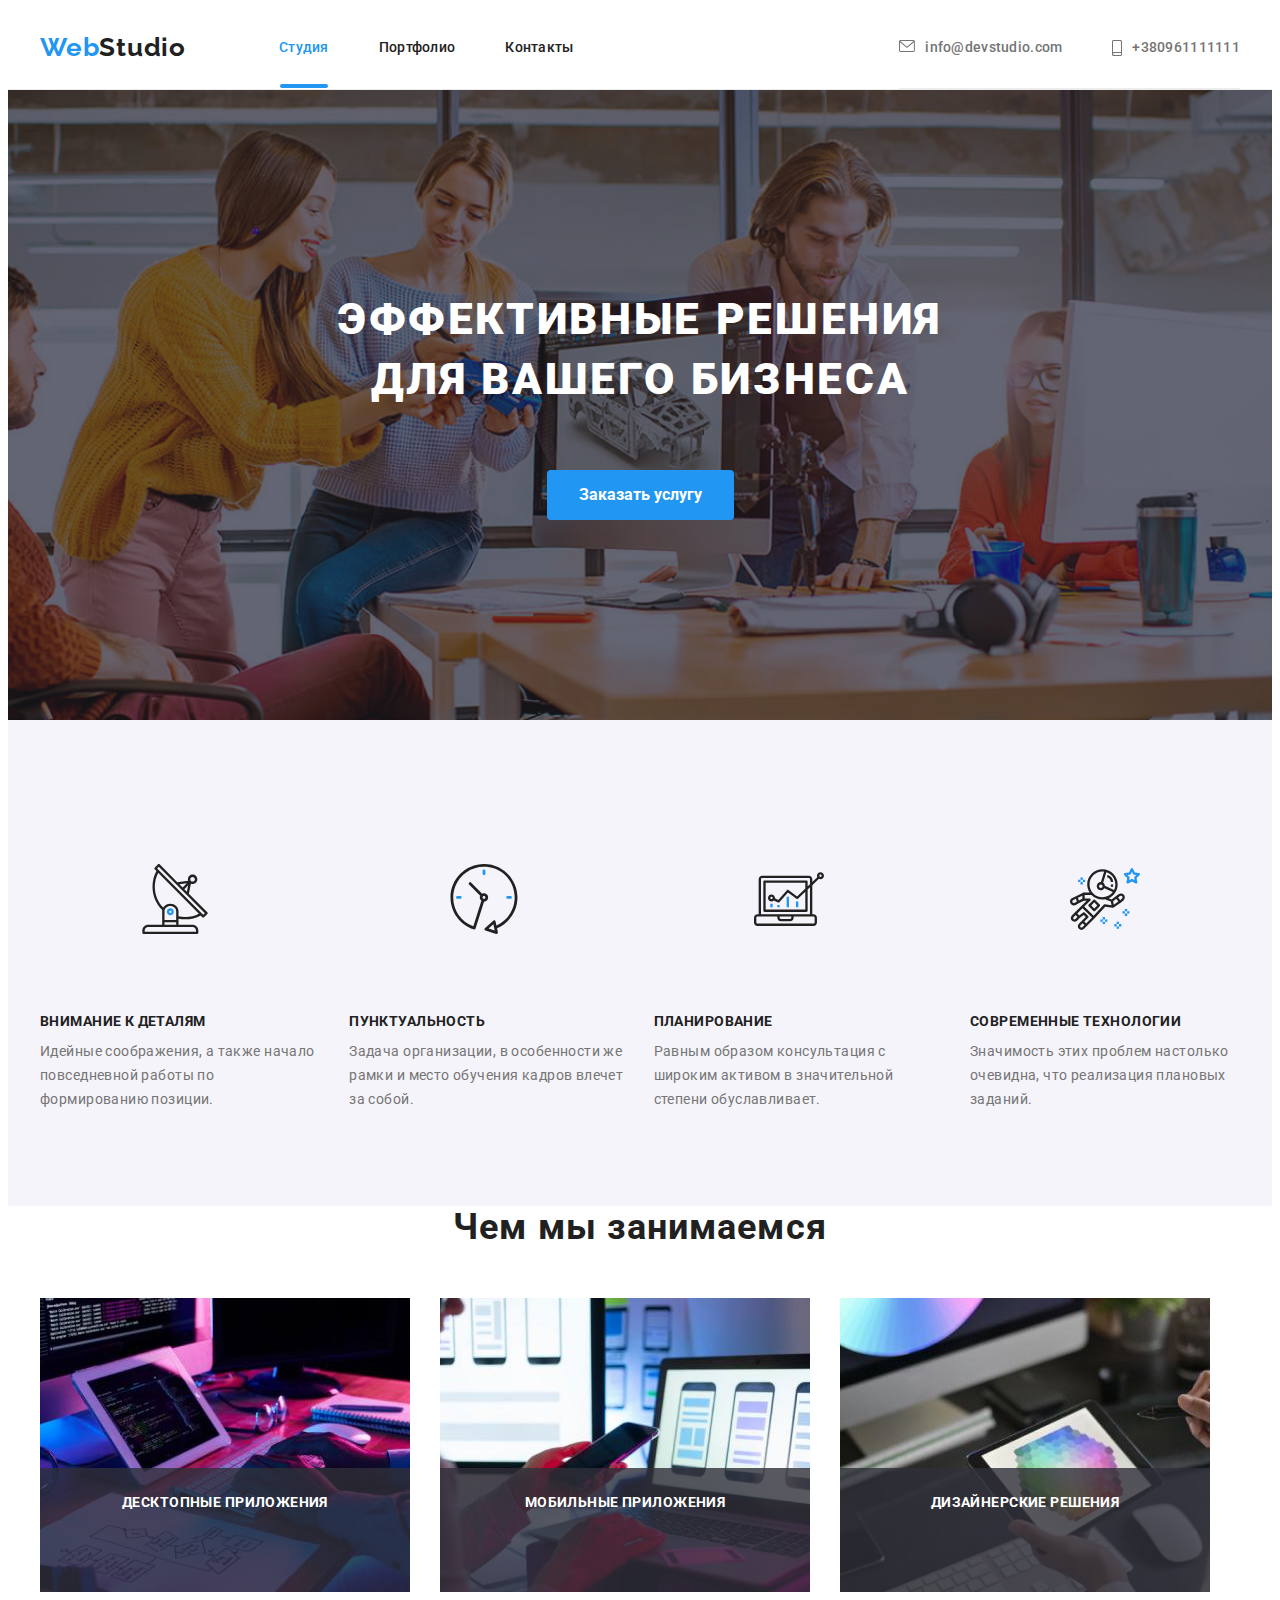
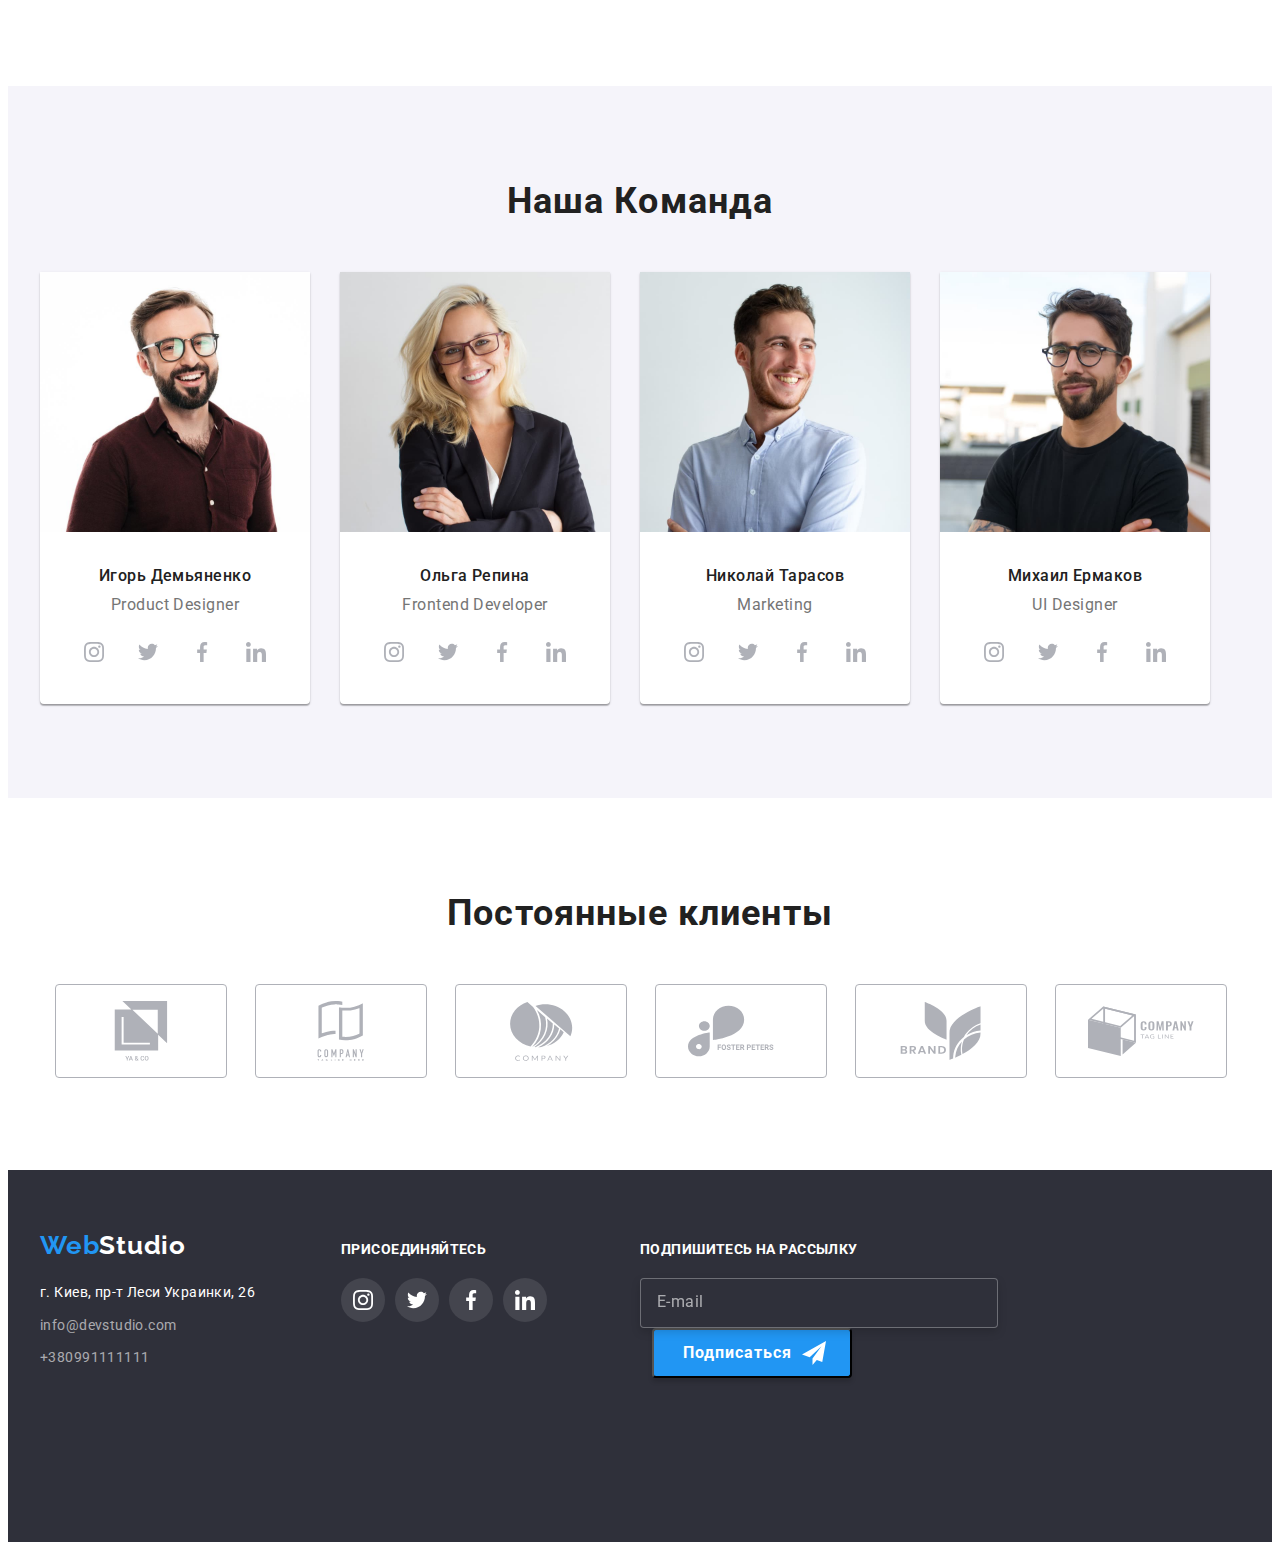
==== commit 7f545a60: "Update index.html" ====
--- a/index.html
+++ b/index.html
@@ -463,7 +463,6 @@
                   name="user-mail"
                   placeholder="E-mail"
                   type="email"
-                />
               </label>
               <button class="footer-form-button" type="submit" <a class="footer-form-button-link" href="#">Подписаться</a>
               <svg class="footer-form-icon" width="24" height="24">
--- a/css/styles.css
+++ b/css/styles.css
@@ -35,6 +35,18 @@
   font-family: 'Roboto', sans-serif;
   background-color: var(--primary-title-color);
   color: var(--first-text-color);
+}
+.visually-hidden {
+  position: absolute;
+  white-space: nowrap;
+  width: 1px;
+  height: 1px;
+  overflow: hidden;
+  border: 0px;
+  padding: 0;
+  clip: rect(0 0 0 0);
+  clip-path: inset(50%);
+  margin: -1px;
 }
 
 /*---------Header------------------- */
@@ -779,6 +791,15 @@
 }
 
 /*----------------------------- backdrop--------------------------------- */
+.modal-close-icon {
+  fill: rgba(0, 0, 0, 1);
+}
+
+.modal-btn:hover .modal-close-icon,
+.modal-btn:focus .modal-close-icon {
+  fill: var(--accent-color);
+}
+
 .backdrop {
   width: 100vw;
   height: 100vh;
@@ -815,6 +836,13 @@
   display: flex;
   align-items: center;
   justify-content: center;
+  transition: color 250ms cubic-bezier(0.4, 0, 0.2, 1), border 250ms cubic-bezier(0.4, 0, 0.2, 1);
+}
+
+.modal-btn:hover,
+.modal-btn:focus {
+  color: var(--accent-color);
+  border: 1px solid var(--accent-color);
 }
 
 .backdrop.is-hidden {
@@ -822,3 +850,229 @@
   opacity: 0;
   pointer-events: none;
 }
+
+.modal-form-head {
+  margin-bottom: 12px;
+  font-family: Roboto;
+  font-style: normal;
+  font-weight: bold;
+  font-size: 20px;
+  line-height: 1.15;
+  text-align: center;
+  letter-spacing: 0.03em;
+  color: #212121;
+}
+
+/* ------------------Forms--------------------------- */
+
+.modal {
+  padding: 40px;
+}
+
+.modal-form-input {
+  width: 100%;
+  height: 40px;
+  border-radius: 4px;
+  border: 1px solid rgba(33, 33, 33, 0.2);
+  padding-left: 30px;
+  transition: border-color 250ms cubic-bezier(0.4, 0, 0.2, 1);
+}
+
+.modal-form-input:focus {
+  outline: none;
+  border-color: var(--accent-color);
+}
+
+.modal-form-message {
+  width: 100%;
+  height: 120px;
+  border-radius: 4px;
+  border: 1px solid rgba(33, 33, 33, 0.2);
+  padding: 12px 16px;
+  margin-top: 4px;
+  resize: none;
+  transition: border-color 250ms cubic-bezier(0.4, 0, 0.2, 1);
+}
+
+.modal-form-message::placeholder {
+  font-family: Roboto;
+  font-style: normal;
+  font-weight: normal;
+  font-size: 12px;
+  line-height: 1.17;
+  letter-spacing: 0.01em;
+  color: rgba(117, 117, 117, 0.5);
+}
+
+.modal-form-message:focus {
+  outline: none;
+  border-color: var(--accent-color);
+}
+
+.modal-form-button {
+  align-self: center;
+  font-family: Roboto;
+  font-style: normal;
+  font-weight: bold;
+  font-size: 16px;
+  line-height: 1.88;
+  display: flex;
+  padding: 10px 55px;
+  align-items: center;
+  text-align: center;
+  letter-spacing: 0.06em;
+  color: var(--primary-title-color);
+  width: 200px;
+  height: 50px;
+  box-shadow: 0px 4px 4px rgba(0, 0, 0, 0.15);
+  border-radius: 4px;
+  background-color: #188ce8;
+}
+
+.modal-form-wrapper {
+  position: relative;
+  margin-bottom: 10px;
+  margin-top: 4px;
+  display: block;
+}
+
+.modal-form {
+  display: flex;
+  flex-direction: column;
+}
+
+.modal-form-field:first-child {
+  margin-top: 0px;
+}
+
+.modal-form-text {
+  /* margin-bottom: 4px; */
+  font-family: Roboto;
+  font-style: normal;
+  font-weight: normal;
+  font-size: 12px;
+  line-height: 1.17;
+  letter-spacing: 0.01em;
+  color: #757575;
+}
+
+.modal-form-icon {
+  position: absolute;
+  top: 50%;
+  left: 15px;
+  transform: translateY(-50%);
+  transition: fill 250ms cubic-bezier(0.4, 0, 0.2, 1);
+}
+.modal-form-input:focus + .modal-form-icon {
+  fill: var(--accent-color);
+}
+
+.modal-form-checkbox-label::before {
+  content: '';
+  display: block;
+  width: 16px;
+  height: 15px;
+  border: 1px solid rgba(33, 33, 33, 1);
+  cursor: pointer;
+  margin-right: 9px;
+  transition: background-image 250ms cubic-bezier(0.4, 0, 0.2, 1);
+}
+
+.modal-form-checkbox-label {
+  margin-top: 20px;
+  margin-bottom: 30px;
+  display: flex;
+  align-items: center;
+  justify-content: center;
+  font-family: Roboto;
+  font-style: normal;
+  font-weight: normal;
+  font-size: 14px;
+  line-height: 1.7;
+  letter-spacing: 0.03em;
+  color: #757575;
+}
+
+.modal-form-checkbox:checked + .modal-form-checkbox-label::before {
+  background-color: var(--accent-color);
+  background-image: url(../Images/icon-check.svg);
+  background-repeat: no-repeat;
+  background-size: cover;
+  background-position: center;
+  border: none;
+}
+.modal-link {
+  font-weight: 400;
+  font-size: 14px;
+  line-height: 1.14;
+  letter-spacing: 0.02em;
+  color: var(--accent-color);
+}
+/* ----------------footer-form--------- */
+.footer-form-wrapper {
+  display: flex;
+  align-items: center;
+  justify-content: center;
+  margin-top: 20px;
+}
+
+.footer-form-input::placeholder {
+  font-family: Roboto;
+  font-style: normal;
+  font-weight: normal;
+  font-size: 16px;
+  line-height: 1.25;
+  align-items: center;
+  letter-spacing: 0.03em;
+  color: rgba(255, 255, 255, 0.6);
+}
+.footer-form-input {
+  color: var(--primary-title-color);
+  padding-left: 16px;
+  width: 358px;
+  height: 50px;
+  border: 1px solid rgba(255, 255, 255, 0.3);
+  box-sizing: border-box;
+  filter: drop-shadow(0px 4px 4px rgba(0, 0, 0, 0.15));
+  border-radius: 4px;
+  background-color: #2f303a;
+}
+.footer-form-text-link {
+  font-family: Roboto;
+  font-style: normal;
+  font-weight: bold;
+  font-size: 14px;
+  line-height: 1.14;
+  letter-spacing: 0.03em;
+  text-transform: uppercase;
+  color: #ffffff;
+}
+
+.form-footer {
+  margin-left: 93px;
+}
+
+.footer-form-button {
+  cursor: pointer;
+  margin-left: 12px;
+  padding-left: 29px;
+  width: 200px;
+  height: 50px;
+  background: #2196f3;
+  box-shadow: 0px 4px 4px rgba(0, 0, 0, 0.15);
+  border-radius: 4px;
+  font-family: Roboto;
+  font-style: normal;
+  font-weight: bold;
+  font-size: 16px;
+  line-height: 1.88;
+  display: flex;
+  align-items: center;
+  text-align: center;
+  letter-spacing: 0.06em;
+  color: #ffffff;
+}
+
+.footer-form-icon {
+  margin-left: 10px;
+}
